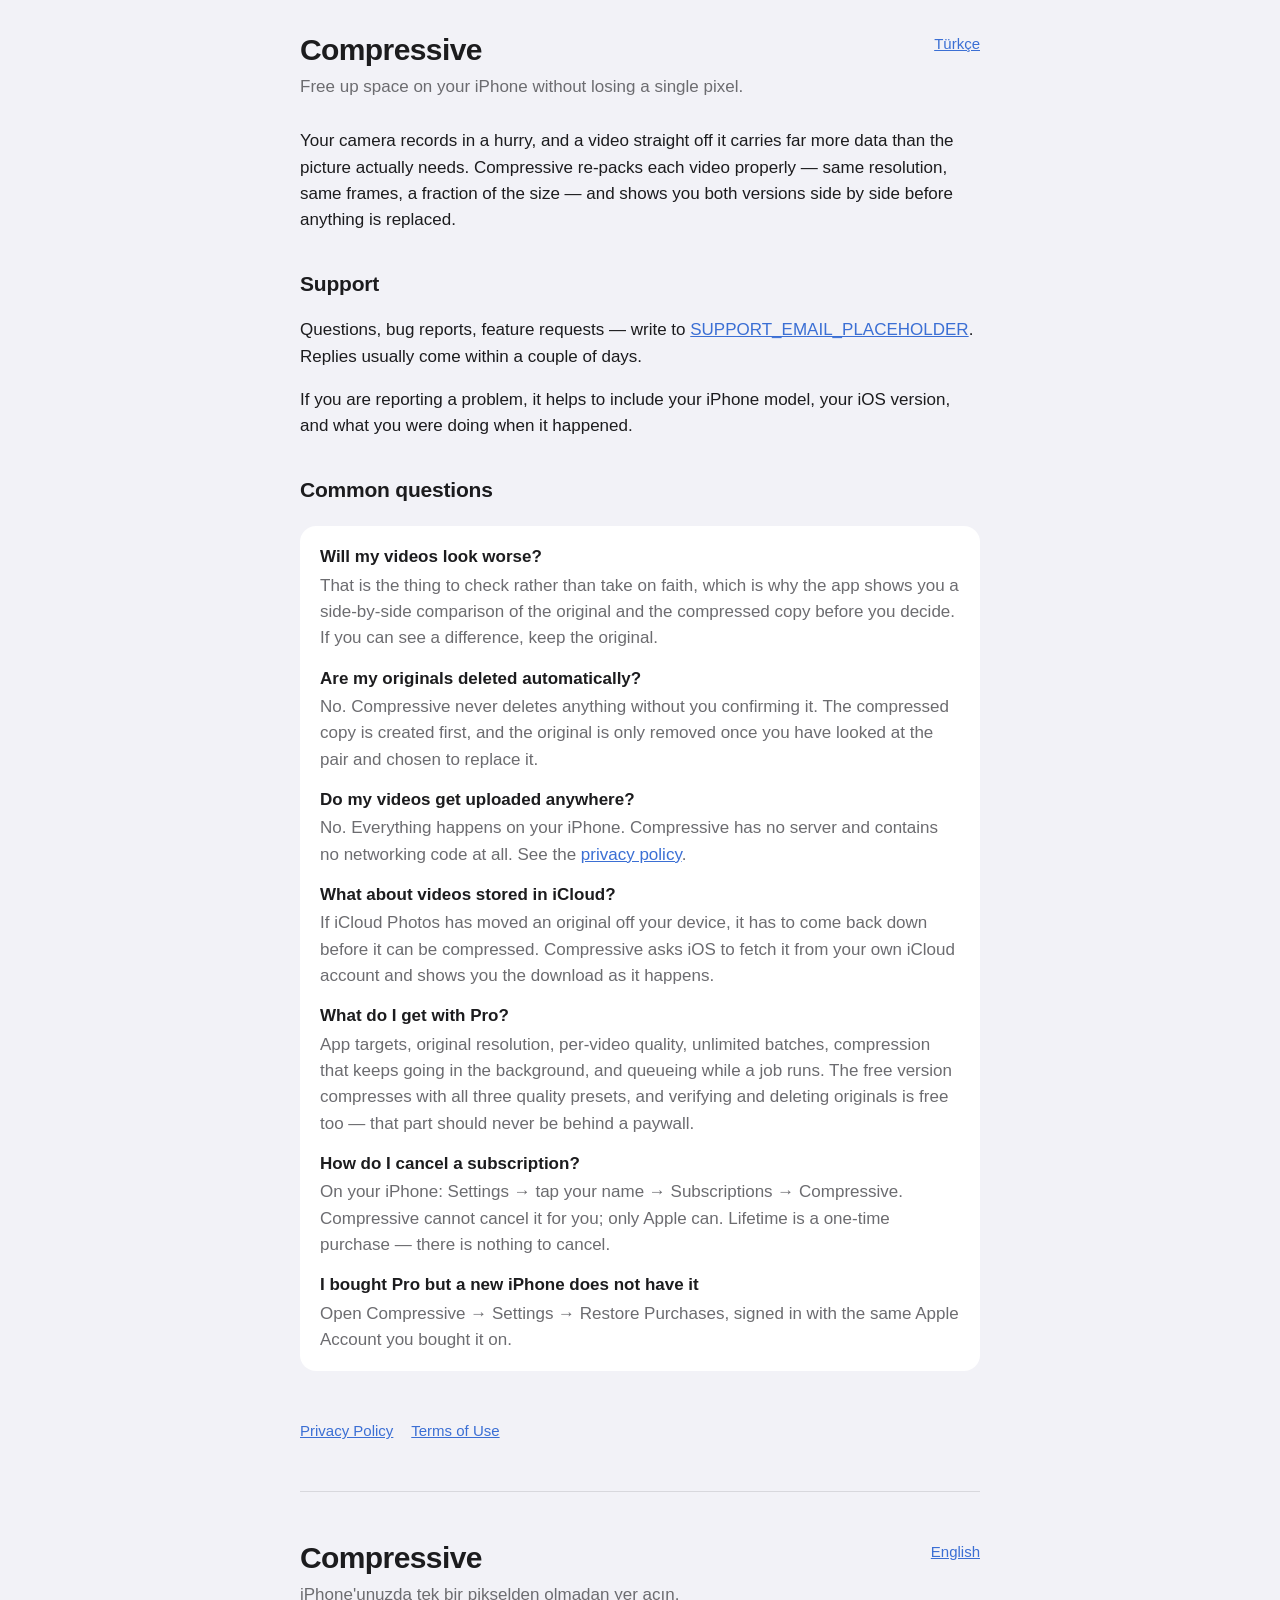
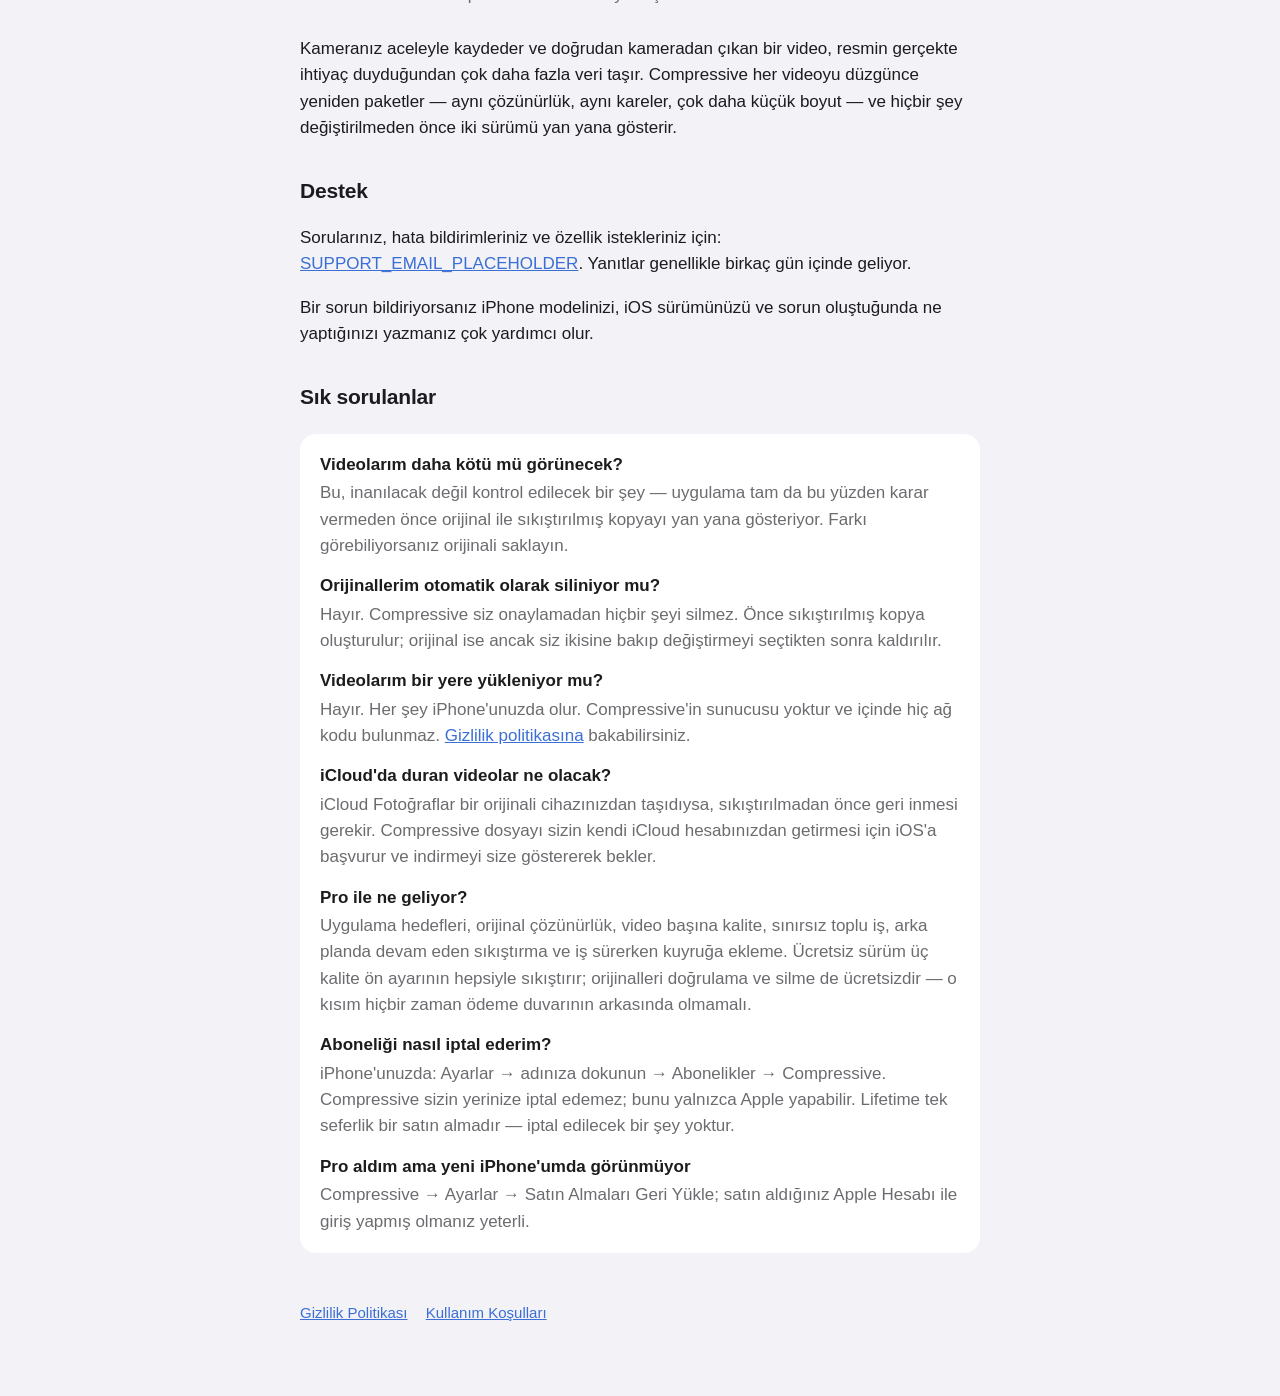
==== compressive/index.html @ ea3be7dc "Compressive support and privacy pages" ====
<!doctype html>
<html lang="en">
<head>
<meta charset="utf-8">
<meta name="viewport" content="width=device-width, initial-scale=1">
<title>Compressive — Support</title>
<link rel="stylesheet" href="../style.css">
</head>
<body>
<main>

<header>
  <span class="langswitch"><a href="#tr">Türkçe</a></span>
  <h1>Compressive</h1>
  <p class="tagline">Free up space on your iPhone without losing a single pixel.</p>
</header>

<p>Your camera records in a hurry, and a video straight off it carries far more
data than the picture actually needs. Compressive re-packs each video properly —
same resolution, same frames, a fraction of the size — and shows you both
versions side by side before anything is replaced.</p>

<h2>Support</h2>

<p>Questions, bug reports, feature requests — write to
<a href="mailto:SUPPORT_EMAIL_PLACEHOLDER">SUPPORT_EMAIL_PLACEHOLDER</a>.
Replies usually come within a couple of days.</p>

<p>If you are reporting a problem, it helps to include your iPhone model, your
iOS version, and what you were doing when it happened.</p>

<h2>Common questions</h2>

<div class="card">
<dl>
  <dt>Will my videos look worse?</dt>
  <dd>That is the thing to check rather than take on faith, which is why the app
  shows you a side-by-side comparison of the original and the compressed copy
  before you decide. If you can see a difference, keep the original.</dd>

  <dt>Are my originals deleted automatically?</dt>
  <dd>No. Compressive never deletes anything without you confirming it. The
  compressed copy is created first, and the original is only removed once you
  have looked at the pair and chosen to replace it.</dd>

  <dt>Do my videos get uploaded anywhere?</dt>
  <dd>No. Everything happens on your iPhone. Compressive has no server and
  contains no networking code at all. See the
  <a href="privacy/">privacy policy</a>.</dd>

  <dt>What about videos stored in iCloud?</dt>
  <dd>If iCloud Photos has moved an original off your device, it has to come
  back down before it can be compressed. Compressive asks iOS to fetch it from
  your own iCloud account and shows you the download as it happens.</dd>

  <dt>What do I get with Pro?</dt>
  <dd>App targets, original resolution, per-video quality, unlimited batches,
  compression that keeps going in the background, and queueing while a job runs.
  The free version compresses with all three quality presets, and verifying and
  deleting originals is free too — that part should never be behind a paywall.</dd>

  <dt>How do I cancel a subscription?</dt>
  <dd>On your iPhone: Settings → tap your name → Subscriptions → Compressive.
  Compressive cannot cancel it for you; only Apple can. Lifetime is a one-time
  purchase — there is nothing to cancel.</dd>

  <dt>I bought Pro but a new iPhone does not have it</dt>
  <dd>Open Compressive → Settings → Restore Purchases, signed in with the same
  Apple Account you bought it on.</dd>
</dl>
</div>

<footer>
  <a href="privacy/">Privacy Policy</a>
  <a href="https://www.apple.com/legal/internet-services/itunes/dev/stdeula/">Terms of Use</a>
</footer>

<hr>

<header id="tr">
  <span class="langswitch"><a href="#">English</a></span>
  <h1>Compressive</h1>
  <p class="tagline">iPhone'unuzda tek bir pikselden olmadan yer açın.</p>
</header>

<p>Kameranız aceleyle kaydeder ve doğrudan kameradan çıkan bir video, resmin
gerçekte ihtiyaç duyduğundan çok daha fazla veri taşır. Compressive her videoyu
düzgünce yeniden paketler — aynı çözünürlük, aynı kareler, çok daha küçük boyut
— ve hiçbir şey değiştirilmeden önce iki sürümü yan yana gösterir.</p>

<h2>Destek</h2>

<p>Sorularınız, hata bildirimleriniz ve özellik istekleriniz için:
<a href="mailto:SUPPORT_EMAIL_PLACEHOLDER">SUPPORT_EMAIL_PLACEHOLDER</a>.
Yanıtlar genellikle birkaç gün içinde geliyor.</p>

<p>Bir sorun bildiriyorsanız iPhone modelinizi, iOS sürümünüzü ve sorun
oluştuğunda ne yaptığınızı yazmanız çok yardımcı olur.</p>

<h2>Sık sorulanlar</h2>

<div class="card">
<dl>
  <dt>Videolarım daha kötü mü görünecek?</dt>
  <dd>Bu, inanılacak değil kontrol edilecek bir şey — uygulama tam da bu yüzden
  karar vermeden önce orijinal ile sıkıştırılmış kopyayı yan yana gösteriyor.
  Farkı görebiliyorsanız orijinali saklayın.</dd>

  <dt>Orijinallerim otomatik olarak siliniyor mu?</dt>
  <dd>Hayır. Compressive siz onaylamadan hiçbir şeyi silmez. Önce sıkıştırılmış
  kopya oluşturulur; orijinal ise ancak siz ikisine bakıp değiştirmeyi
  seçtikten sonra kaldırılır.</dd>

  <dt>Videolarım bir yere yükleniyor mu?</dt>
  <dd>Hayır. Her şey iPhone'unuzda olur. Compressive'in sunucusu yoktur ve
  içinde hiç ağ kodu bulunmaz. <a href="privacy/#tr">Gizlilik politikasına</a>
  bakabilirsiniz.</dd>

  <dt>iCloud'da duran videolar ne olacak?</dt>
  <dd>iCloud Fotoğraflar bir orijinali cihazınızdan taşıdıysa, sıkıştırılmadan
  önce geri inmesi gerekir. Compressive dosyayı sizin kendi iCloud hesabınızdan
  getirmesi için iOS'a başvurur ve indirmeyi size göstererek bekler.</dd>

  <dt>Pro ile ne geliyor?</dt>
  <dd>Uygulama hedefleri, orijinal çözünürlük, video başına kalite, sınırsız
  toplu iş, arka planda devam eden sıkıştırma ve iş sürerken kuyruğa ekleme.
  Ücretsiz sürüm üç kalite ön ayarının hepsiyle sıkıştırır; orijinalleri
  doğrulama ve silme de ücretsizdir — o kısım hiçbir zaman ödeme duvarının
  arkasında olmamalı.</dd>

  <dt>Aboneliği nasıl iptal ederim?</dt>
  <dd>iPhone'unuzda: Ayarlar → adınıza dokunun → Abonelikler → Compressive.
  Compressive sizin yerinize iptal edemez; bunu yalnızca Apple yapabilir.
  Lifetime tek seferlik bir satın almadır — iptal edilecek bir şey yoktur.</dd>

  <dt>Pro aldım ama yeni iPhone'umda görünmüyor</dt>
  <dd>Compressive → Ayarlar → Satın Almaları Geri Yükle; satın aldığınız Apple
  Hesabı ile giriş yapmış olmanız yeterli.</dd>
</dl>
</div>

<footer>
  <a href="privacy/#tr">Gizlilik Politikası</a>
  <a href="https://www.apple.com/legal/internet-services/itunes/dev/stdeula/">Kullanım Koşulları</a>
</footer>

</main>
</body>
</html>
---- style.css ----
/* Compressive — support and privacy pages.
   Deliberately one small stylesheet and no JavaScript: these two pages exist to
   be read by a customer and opened by App Review, and both should work on a
   slow connection with a reader mode turned on. */

:root {
  color-scheme: light dark;
  --bg: #f2f2f7;
  --card: #ffffff;
  --text: #1c1c1e;
  --muted: #6c6c70;
  --rule: rgba(60, 60, 67, 0.14);
  --accent: #3b6fd4;
  --good: #2b8a4a;
}

@media (prefers-color-scheme: dark) {
  :root {
    --bg: #000000;
    --card: #1c1c1e;
    --text: #f2f2f7;
    --muted: #9a9aa0;
    --rule: rgba(235, 235, 245, 0.16);
    --accent: #7aa2f0;
    --good: #4cc271;
  }
}

* { box-sizing: border-box; }

body {
  margin: 0;
  padding: 32px 20px 72px;
  background: var(--bg);
  color: var(--text);
  font: 17px/1.55 -apple-system, BlinkMacSystemFont, "Segoe UI", Roboto,
        "Helvetica Neue", Arial, sans-serif;
  -webkit-text-size-adjust: 100%;
}

main { max-width: 680px; margin: 0 auto; }

header { margin-bottom: 28px; }

h1 { font-size: 30px; line-height: 1.2; margin: 0 0 6px; letter-spacing: -0.02em; }
h2 { font-size: 21px; margin: 34px 0 10px; letter-spacing: -0.01em; }
h3 { font-size: 17px; margin: 22px 0 6px; }

.tagline { color: var(--muted); margin: 0; }

.card {
  background: var(--card);
  border-radius: 16px;
  padding: 18px 20px;
  margin: 20px 0;
}

/* The one claim the whole document rests on, said once, up top. */
.headline {
  border-left: 3px solid var(--good);
  padding-left: 16px;
  margin: 24px 0;
}
.headline strong { color: var(--good); }

dl { margin: 0; }
dt { font-weight: 600; margin-top: 14px; }
dt:first-child { margin-top: 0; }
dd { margin: 2px 0 0; color: var(--muted); }

ul { padding-left: 22px; }
li { margin: 6px 0; }

a { color: var(--accent); }

.meta { color: var(--muted); font-size: 15px; }

hr { border: 0; border-top: 1px solid var(--rule); margin: 48px 0; }

footer { margin-top: 48px; color: var(--muted); font-size: 15px; }
footer a { margin-right: 14px; }

/* Language jump, top right of the header. */
.langswitch { float: right; font-size: 15px; }
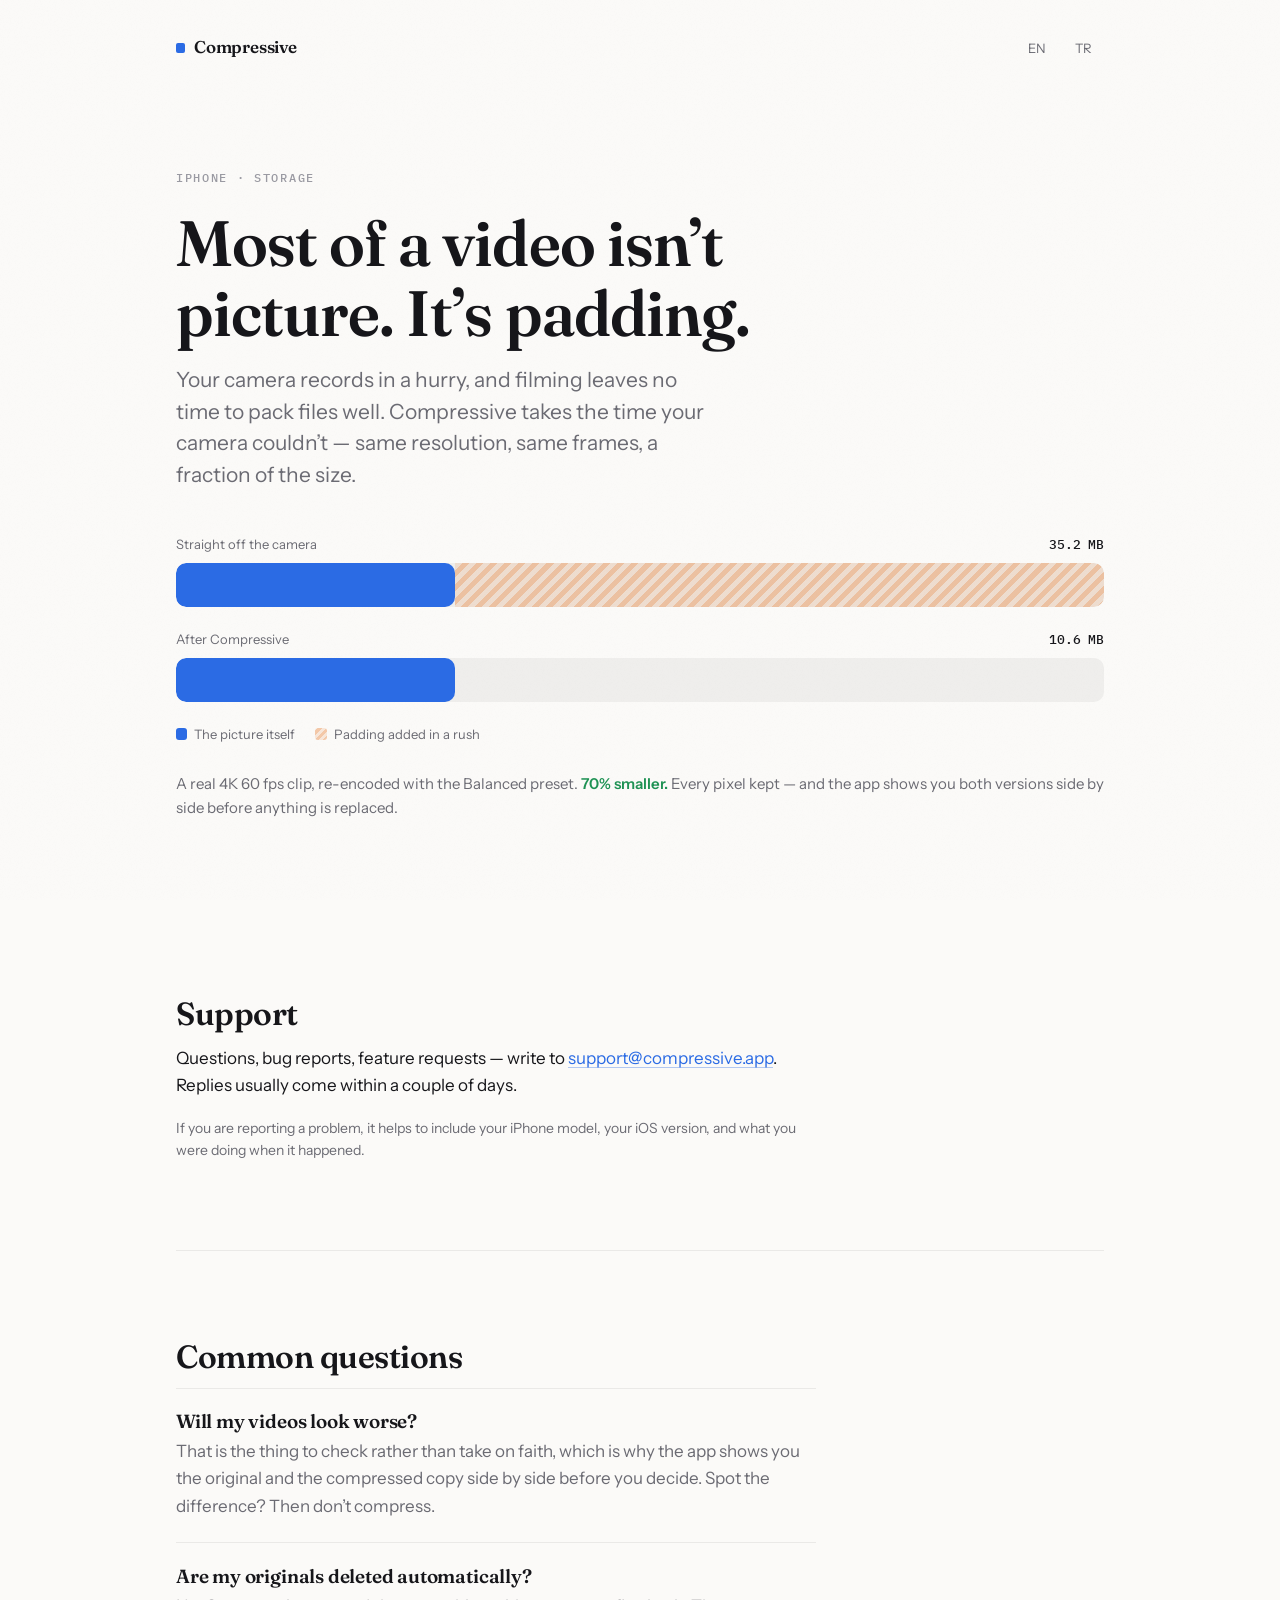
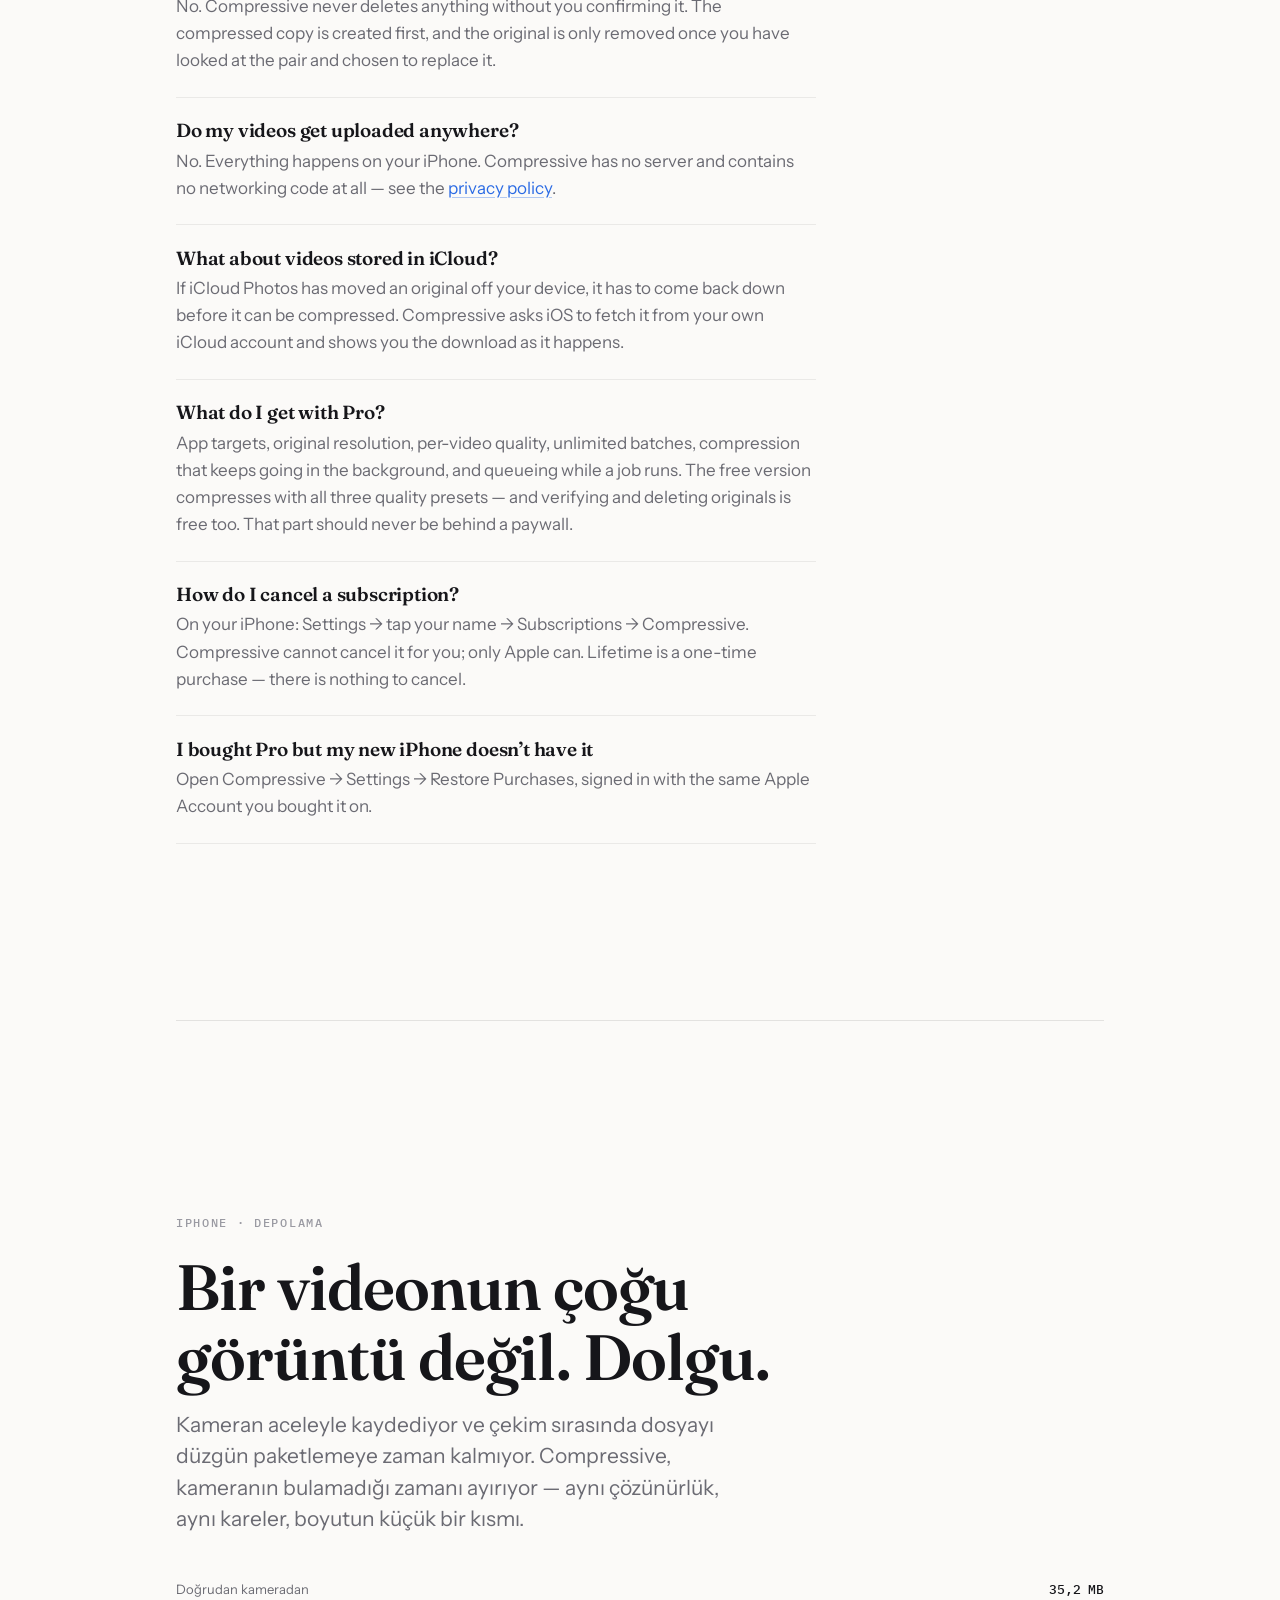
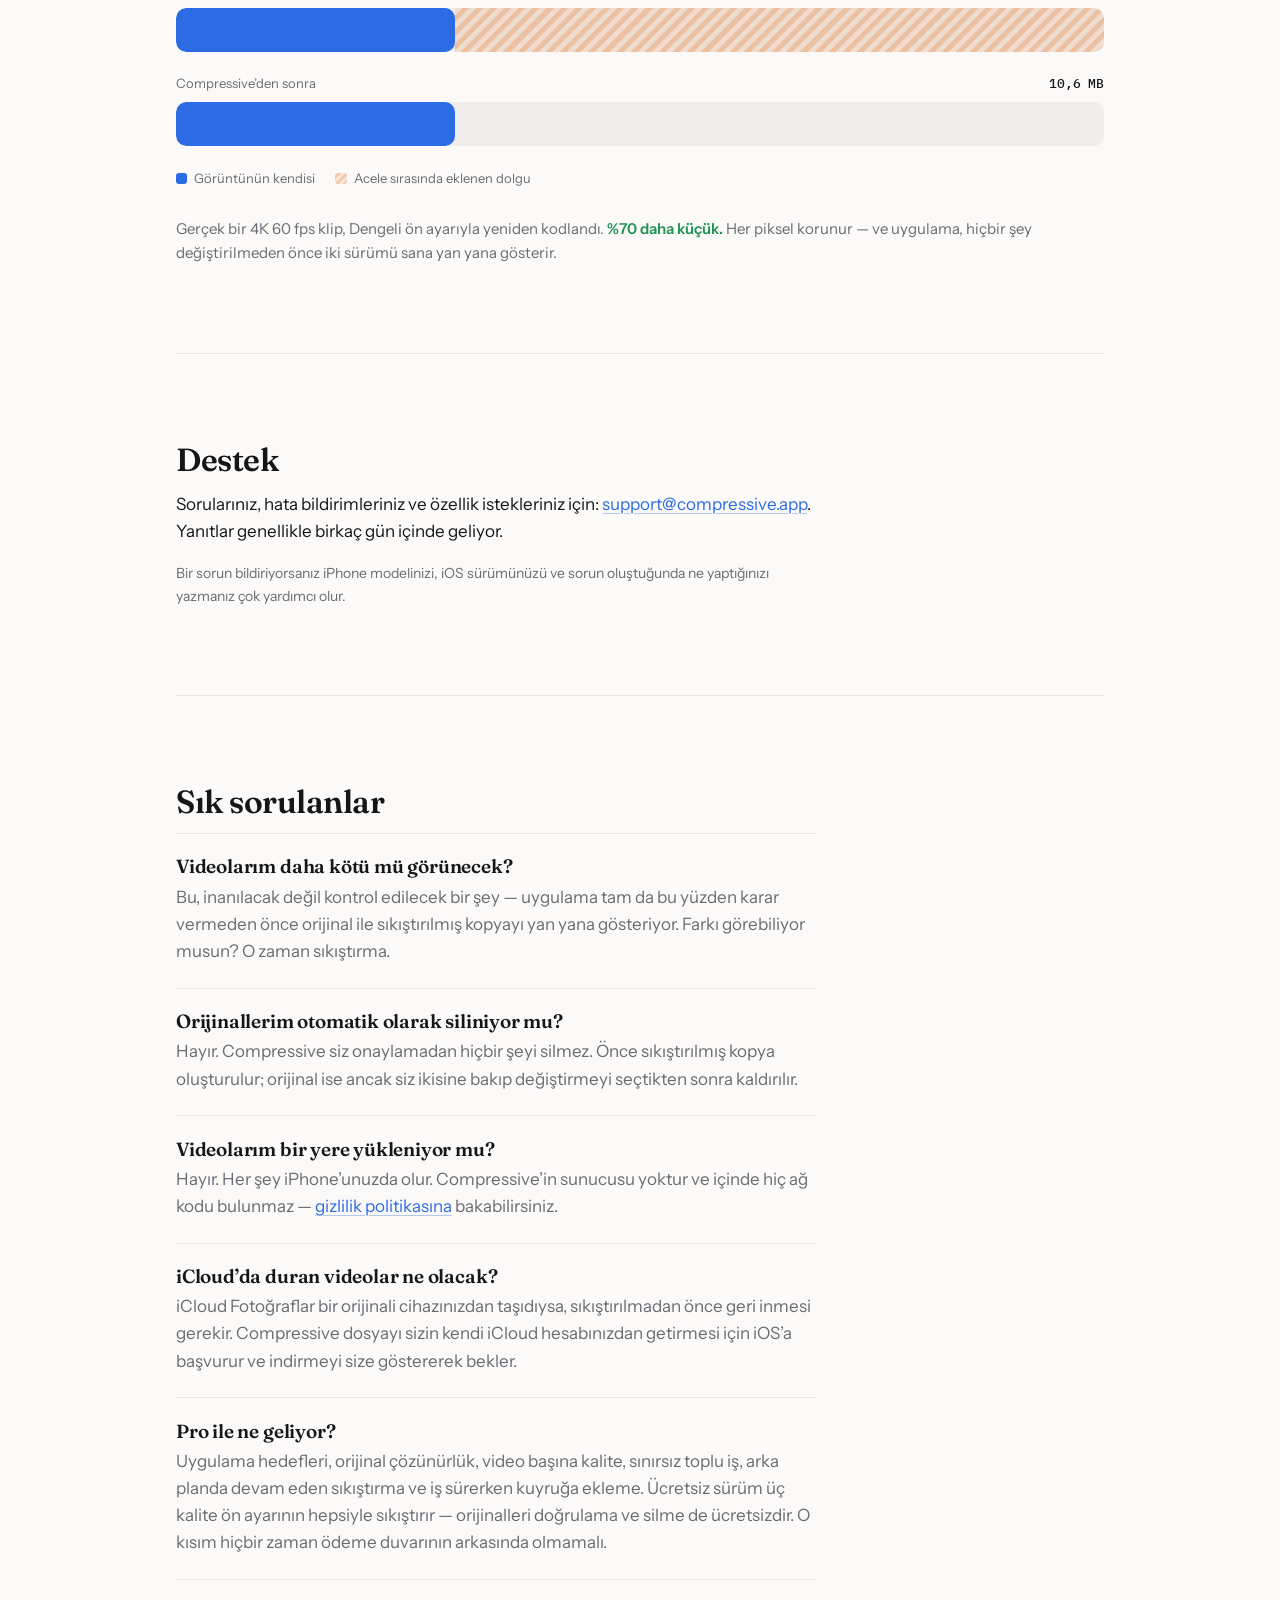
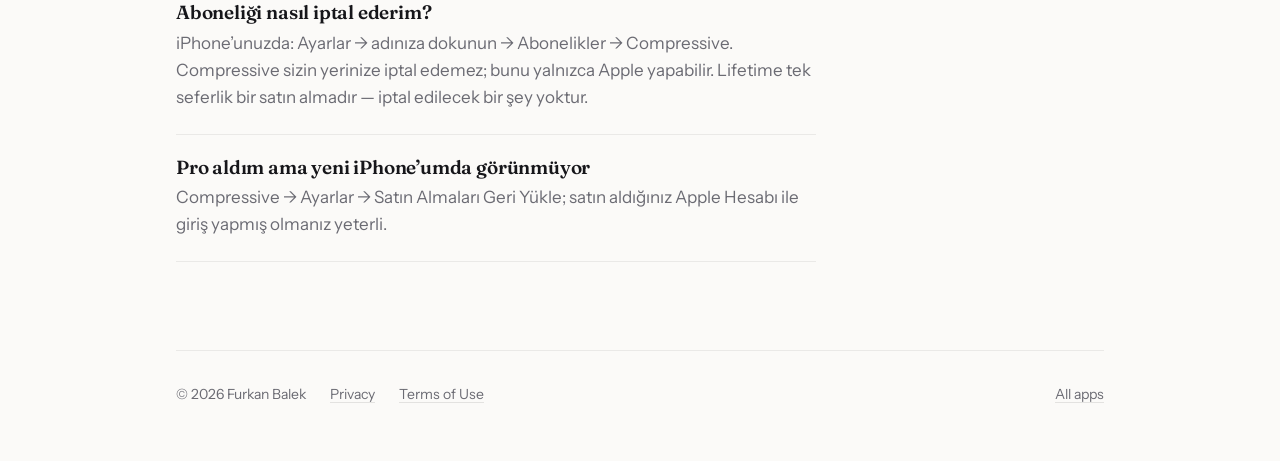
==== commit 126ca959: "Redesign, and a real support address" ====
--- a/compressive/index.html
+++ b/compressive/index.html
@@ -4,146 +4,252 @@
 <meta charset="utf-8">
 <meta name="viewport" content="width=device-width, initial-scale=1">
 <title>Compressive — Support</title>
+<meta name="description" content="Compressive frees up space on your iPhone by re-packing your videos. Same resolution, same frames, a fraction of the size.">
+<link rel="preconnect" href="https://fonts.googleapis.com">
+<link rel="preconnect" href="https://fonts.gstatic.com" crossorigin>
+<link rel="stylesheet" href="https://fonts.googleapis.com/css2?family=Fraunces:opsz,wght,SOFT,WONK@9..144,400..700,0..100,0..1&family=IBM+Plex+Mono:wght@400;500&family=Instrument+Sans:wght@400..600&display=swap">
 <link rel="stylesheet" href="../style.css">
 </head>
 <body>
-<main>
-
-<header>
-  <span class="langswitch"><a href="#tr">Türkçe</a></span>
-  <h1>Compressive</h1>
-  <p class="tagline">Free up space on your iPhone without losing a single pixel.</p>
-</header>
-
-<p>Your camera records in a hurry, and a video straight off it carries far more
-data than the picture actually needs. Compressive re-packs each video properly —
-same resolution, same frames, a fraction of the size — and shows you both
-versions side by side before anything is replaced.</p>
-
-<h2>Support</h2>
-
-<p>Questions, bug reports, feature requests — write to
-<a href="mailto:SUPPORT_EMAIL_PLACEHOLDER">SUPPORT_EMAIL_PLACEHOLDER</a>.
-Replies usually come within a couple of days.</p>
-
-<p>If you are reporting a problem, it helps to include your iPhone model, your
-iOS version, and what you were doing when it happened.</p>
-
-<h2>Common questions</h2>
-
-<div class="card">
-<dl>
-  <dt>Will my videos look worse?</dt>
-  <dd>That is the thing to check rather than take on faith, which is why the app
-  shows you a side-by-side comparison of the original and the compressed copy
-  before you decide. If you can see a difference, keep the original.</dd>
-
-  <dt>Are my originals deleted automatically?</dt>
-  <dd>No. Compressive never deletes anything without you confirming it. The
-  compressed copy is created first, and the original is only removed once you
-  have looked at the pair and chosen to replace it.</dd>
-
-  <dt>Do my videos get uploaded anywhere?</dt>
-  <dd>No. Everything happens on your iPhone. Compressive has no server and
-  contains no networking code at all. See the
-  <a href="privacy/">privacy policy</a>.</dd>
-
-  <dt>What about videos stored in iCloud?</dt>
-  <dd>If iCloud Photos has moved an original off your device, it has to come
-  back down before it can be compressed. Compressive asks iOS to fetch it from
-  your own iCloud account and shows you the download as it happens.</dd>
-
-  <dt>What do I get with Pro?</dt>
-  <dd>App targets, original resolution, per-video quality, unlimited batches,
-  compression that keeps going in the background, and queueing while a job runs.
-  The free version compresses with all three quality presets, and verifying and
-  deleting originals is free too — that part should never be behind a paywall.</dd>
-
-  <dt>How do I cancel a subscription?</dt>
-  <dd>On your iPhone: Settings → tap your name → Subscriptions → Compressive.
-  Compressive cannot cancel it for you; only Apple can. Lifetime is a one-time
-  purchase — there is nothing to cancel.</dd>
-
-  <dt>I bought Pro but a new iPhone does not have it</dt>
-  <dd>Open Compressive → Settings → Restore Purchases, signed in with the same
-  Apple Account you bought it on.</dd>
-</dl>
+<div class="wrap">
+
+  <div class="masthead">
+    <a class="wordmark" href="../">Compressive</a>
+    <nav class="langs">
+      <a href="#en" aria-current="true">EN</a>
+      <a href="#tr">TR</a>
+    </nav>
+  </div>
+
+  <!-- ============================================================ English -->
+
+  <div class="hero" id="en">
+    <p class="eyebrow">iPhone · Storage</p>
+    <h1>Most of a video isn’t picture. It’s padding.</h1>
+    <p class="lede">
+      Your camera records in a hurry, and filming leaves no time to pack files
+      well. Compressive takes the time your camera couldn’t — same resolution,
+      same frames, a fraction of the size.
+    </p>
+
+    <div class="meter">
+      <div class="meter-row">
+        <div class="meter-label">
+          <span>Straight off the camera</span>
+          <b class="num">35.2 MB</b>
+        </div>
+        <div class="track">
+          <div class="fill picture" style="--w:30.1%"></div>
+          <div class="fill padding" style="--from:30.1%; --w:100%; --d:.18s"></div>
+        </div>
+      </div>
+
+      <div class="meter-row">
+        <div class="meter-label">
+          <span>After Compressive</span>
+          <b class="num">10.6 MB</b>
+        </div>
+        <div class="track">
+          <div class="fill picture" style="--w:30.1%; --d:.55s"></div>
+        </div>
+      </div>
+
+      <div class="legend">
+        <span><i class="k-picture"></i> The picture itself</span>
+        <span><i class="k-padding"></i> Padding added in a rush</span>
+      </div>
+
+      <p class="verdict">
+        A real 4K 60 fps clip, re-encoded with the Balanced preset.
+        <b>70% smaller.</b> Every pixel kept — and the app shows you both
+        versions side by side before anything is replaced.
+      </p>
+    </div>
+  </div>
+
+  <section>
+    <h2>Support</h2>
+    <p class="narrow">
+      Questions, bug reports, feature requests — write to
+      <a class="link" href="mailto:support@compressive.app">support@compressive.app</a>.
+      Replies usually come within a couple of days.
+    </p>
+    <p class="narrow small">
+      If you are reporting a problem, it helps to include your iPhone model,
+      your iOS version, and what you were doing when it happened.
+    </p>
+  </section>
+
+  <section>
+    <h2>Common questions</h2>
+    <div class="faq narrow">
+      <div>
+        <h3>Will my videos look worse?</h3>
+        <p>That is the thing to check rather than take on faith, which is why
+        the app shows you the original and the compressed copy side by side
+        before you decide. Spot the difference? Then don’t compress.</p>
+      </div>
+      <div>
+        <h3>Are my originals deleted automatically?</h3>
+        <p>No. Compressive never deletes anything without you confirming it.
+        The compressed copy is created first, and the original is only removed
+        once you have looked at the pair and chosen to replace it.</p>
+      </div>
+      <div>
+        <h3>Do my videos get uploaded anywhere?</h3>
+        <p>No. Everything happens on your iPhone. Compressive has no server and
+        contains no networking code at all — see the
+        <a class="link" href="privacy/">privacy policy</a>.</p>
+      </div>
+      <div>
+        <h3>What about videos stored in iCloud?</h3>
+        <p>If iCloud Photos has moved an original off your device, it has to
+        come back down before it can be compressed. Compressive asks iOS to
+        fetch it from your own iCloud account and shows you the download as it
+        happens.</p>
+      </div>
+      <div>
+        <h3>What do I get with Pro?</h3>
+        <p>App targets, original resolution, per-video quality, unlimited
+        batches, compression that keeps going in the background, and queueing
+        while a job runs. The free version compresses with all three quality
+        presets — and verifying and deleting originals is free too. That part
+        should never be behind a paywall.</p>
+      </div>
+      <div>
+        <h3>How do I cancel a subscription?</h3>
+        <p>On your iPhone: Settings → tap your name → Subscriptions →
+        Compressive. Compressive cannot cancel it for you; only Apple can.
+        Lifetime is a one-time purchase — there is nothing to cancel.</p>
+      </div>
+      <div>
+        <h3>I bought Pro but my new iPhone doesn’t have it</h3>
+        <p>Open Compressive → Settings → Restore Purchases, signed in with the
+        same Apple Account you bought it on.</p>
+      </div>
+    </div>
+  </section>
+
+  <hr class="divider">
+
+  <!-- ============================================================= Türkçe -->
+
+  <div class="hero" id="tr">
+    <p class="eyebrow">iPhone · Depolama</p>
+    <h1>Bir videonun çoğu görüntü değil. Dolgu.</h1>
+    <p class="lede">
+      Kameran aceleyle kaydediyor ve çekim sırasında dosyayı düzgün paketlemeye
+      zaman kalmıyor. Compressive, kameranın bulamadığı zamanı ayırıyor — aynı
+      çözünürlük, aynı kareler, boyutun küçük bir kısmı.
+    </p>
+
+    <div class="meter">
+      <div class="meter-row">
+        <div class="meter-label">
+          <span>Doğrudan kameradan</span>
+          <b class="num">35,2 MB</b>
+        </div>
+        <div class="track">
+          <div class="fill picture" style="--w:30.1%"></div>
+          <div class="fill padding" style="--from:30.1%; --w:100%; --d:.18s"></div>
+        </div>
+      </div>
+
+      <div class="meter-row">
+        <div class="meter-label">
+          <span>Compressive’den sonra</span>
+          <b class="num">10,6 MB</b>
+        </div>
+        <div class="track">
+          <div class="fill picture" style="--w:30.1%; --d:.55s"></div>
+        </div>
+      </div>
+
+      <div class="legend">
+        <span><i class="k-picture"></i> Görüntünün kendisi</span>
+        <span><i class="k-padding"></i> Acele sırasında eklenen dolgu</span>
+      </div>
+
+      <p class="verdict">
+        Gerçek bir 4K 60 fps klip, Dengeli ön ayarıyla yeniden kodlandı.
+        <b>%70 daha küçük.</b> Her piksel korunur — ve uygulama, hiçbir şey
+        değiştirilmeden önce iki sürümü sana yan yana gösterir.
+      </p>
+    </div>
+  </div>
+
+  <section>
+    <h2>Destek</h2>
+    <p class="narrow">
+      Sorularınız, hata bildirimleriniz ve özellik istekleriniz için:
+      <a class="link" href="mailto:support@compressive.app">support@compressive.app</a>.
+      Yanıtlar genellikle birkaç gün içinde geliyor.
+    </p>
+    <p class="narrow small">
+      Bir sorun bildiriyorsanız iPhone modelinizi, iOS sürümünüzü ve sorun
+      oluştuğunda ne yaptığınızı yazmanız çok yardımcı olur.
+    </p>
+  </section>
+
+  <section>
+    <h2>Sık sorulanlar</h2>
+    <div class="faq narrow">
+      <div>
+        <h3>Videolarım daha kötü mü görünecek?</h3>
+        <p>Bu, inanılacak değil kontrol edilecek bir şey — uygulama tam da bu
+        yüzden karar vermeden önce orijinal ile sıkıştırılmış kopyayı yan yana
+        gösteriyor. Farkı görebiliyor musun? O zaman sıkıştırma.</p>
+      </div>
+      <div>
+        <h3>Orijinallerim otomatik olarak siliniyor mu?</h3>
+        <p>Hayır. Compressive siz onaylamadan hiçbir şeyi silmez. Önce
+        sıkıştırılmış kopya oluşturulur; orijinal ise ancak siz ikisine bakıp
+        değiştirmeyi seçtikten sonra kaldırılır.</p>
+      </div>
+      <div>
+        <h3>Videolarım bir yere yükleniyor mu?</h3>
+        <p>Hayır. Her şey iPhone’unuzda olur. Compressive’in sunucusu yoktur ve
+        içinde hiç ağ kodu bulunmaz —
+        <a class="link" href="privacy/#tr">gizlilik politikasına</a>
+        bakabilirsiniz.</p>
+      </div>
+      <div>
+        <h3>iCloud’da duran videolar ne olacak?</h3>
+        <p>iCloud Fotoğraflar bir orijinali cihazınızdan taşıdıysa,
+        sıkıştırılmadan önce geri inmesi gerekir. Compressive dosyayı sizin
+        kendi iCloud hesabınızdan getirmesi için iOS’a başvurur ve indirmeyi
+        size göstererek bekler.</p>
+      </div>
+      <div>
+        <h3>Pro ile ne geliyor?</h3>
+        <p>Uygulama hedefleri, orijinal çözünürlük, video başına kalite,
+        sınırsız toplu iş, arka planda devam eden sıkıştırma ve iş sürerken
+        kuyruğa ekleme. Ücretsiz sürüm üç kalite ön ayarının hepsiyle
+        sıkıştırır — orijinalleri doğrulama ve silme de ücretsizdir. O kısım
+        hiçbir zaman ödeme duvarının arkasında olmamalı.</p>
+      </div>
+      <div>
+        <h3>Aboneliği nasıl iptal ederim?</h3>
+        <p>iPhone’unuzda: Ayarlar → adınıza dokunun → Abonelikler →
+        Compressive. Compressive sizin yerinize iptal edemez; bunu yalnızca
+        Apple yapabilir. Lifetime tek seferlik bir satın almadır — iptal
+        edilecek bir şey yoktur.</p>
+      </div>
+      <div>
+        <h3>Pro aldım ama yeni iPhone’umda görünmüyor</h3>
+        <p>Compressive → Ayarlar → Satın Almaları Geri Yükle; satın aldığınız
+        Apple Hesabı ile giriş yapmış olmanız yeterli.</p>
+      </div>
+    </div>
+  </section>
+
+  <footer>
+    <span>© 2026 Furkan Balek</span>
+    <a href="privacy/">Privacy</a>
+    <a href="https://www.apple.com/legal/internet-services/itunes/dev/stdeula/">Terms of Use</a>
+    <span class="spacer"><a href="../">All apps</a></span>
+  </footer>
+
 </div>
-
-<footer>
-  <a href="privacy/">Privacy Policy</a>
-  <a href="https://www.apple.com/legal/internet-services/itunes/dev/stdeula/">Terms of Use</a>
-</footer>
-
-<hr>
-
-<header id="tr">
-  <span class="langswitch"><a href="#">English</a></span>
-  <h1>Compressive</h1>
-  <p class="tagline">iPhone'unuzda tek bir pikselden olmadan yer açın.</p>
-</header>
-
-<p>Kameranız aceleyle kaydeder ve doğrudan kameradan çıkan bir video, resmin
-gerçekte ihtiyaç duyduğundan çok daha fazla veri taşır. Compressive her videoyu
-düzgünce yeniden paketler — aynı çözünürlük, aynı kareler, çok daha küçük boyut
-— ve hiçbir şey değiştirilmeden önce iki sürümü yan yana gösterir.</p>
-
-<h2>Destek</h2>
-
-<p>Sorularınız, hata bildirimleriniz ve özellik istekleriniz için:
-<a href="mailto:SUPPORT_EMAIL_PLACEHOLDER">SUPPORT_EMAIL_PLACEHOLDER</a>.
-Yanıtlar genellikle birkaç gün içinde geliyor.</p>
-
-<p>Bir sorun bildiriyorsanız iPhone modelinizi, iOS sürümünüzü ve sorun
-oluştuğunda ne yaptığınızı yazmanız çok yardımcı olur.</p>
-
-<h2>Sık sorulanlar</h2>
-
-<div class="card">
-<dl>
-  <dt>Videolarım daha kötü mü görünecek?</dt>
-  <dd>Bu, inanılacak değil kontrol edilecek bir şey — uygulama tam da bu yüzden
-  karar vermeden önce orijinal ile sıkıştırılmış kopyayı yan yana gösteriyor.
-  Farkı görebiliyorsanız orijinali saklayın.</dd>
-
-  <dt>Orijinallerim otomatik olarak siliniyor mu?</dt>
-  <dd>Hayır. Compressive siz onaylamadan hiçbir şeyi silmez. Önce sıkıştırılmış
-  kopya oluşturulur; orijinal ise ancak siz ikisine bakıp değiştirmeyi
-  seçtikten sonra kaldırılır.</dd>
-
-  <dt>Videolarım bir yere yükleniyor mu?</dt>
-  <dd>Hayır. Her şey iPhone'unuzda olur. Compressive'in sunucusu yoktur ve
-  içinde hiç ağ kodu bulunmaz. <a href="privacy/#tr">Gizlilik politikasına</a>
-  bakabilirsiniz.</dd>
-
-  <dt>iCloud'da duran videolar ne olacak?</dt>
-  <dd>iCloud Fotoğraflar bir orijinali cihazınızdan taşıdıysa, sıkıştırılmadan
-  önce geri inmesi gerekir. Compressive dosyayı sizin kendi iCloud hesabınızdan
-  getirmesi için iOS'a başvurur ve indirmeyi size göstererek bekler.</dd>
-
-  <dt>Pro ile ne geliyor?</dt>
-  <dd>Uygulama hedefleri, orijinal çözünürlük, video başına kalite, sınırsız
-  toplu iş, arka planda devam eden sıkıştırma ve iş sürerken kuyruğa ekleme.
-  Ücretsiz sürüm üç kalite ön ayarının hepsiyle sıkıştırır; orijinalleri
-  doğrulama ve silme de ücretsizdir — o kısım hiçbir zaman ödeme duvarının
-  arkasında olmamalı.</dd>
-
-  <dt>Aboneliği nasıl iptal ederim?</dt>
-  <dd>iPhone'unuzda: Ayarlar → adınıza dokunun → Abonelikler → Compressive.
-  Compressive sizin yerinize iptal edemez; bunu yalnızca Apple yapabilir.
-  Lifetime tek seferlik bir satın almadır — iptal edilecek bir şey yoktur.</dd>
-
-  <dt>Pro aldım ama yeni iPhone'umda görünmüyor</dt>
-  <dd>Compressive → Ayarlar → Satın Almaları Geri Yükle; satın aldığınız Apple
-  Hesabı ile giriş yapmış olmanız yeterli.</dd>
-</dl>
-</div>
-
-<footer>
-  <a href="privacy/#tr">Gizlilik Politikası</a>
-  <a href="https://www.apple.com/legal/internet-services/itunes/dev/stdeula/">Kullanım Koşulları</a>
-</footer>
-
-</main>
 </body>
 </html>
--- a/style.css
+++ b/style.css
@@ -1,84 +1,365 @@
-/* Compressive — support and privacy pages.
-   Deliberately one small stylesheet and no JavaScript: these two pages exist to
-   be read by a customer and opened by App Review, and both should work on a
-   slow connection with a reader mode turned on. */
+/* Compressive — one stylesheet for the hub, the app page and the privacy policy.
+   No JavaScript anywhere: these pages are read by customers on bad connections
+   and opened by App Review, and both cases want plain documents that render.
+
+   The app's own idea carries the design: a video is a small amount of picture
+   (blue) and a lot of padding (striped orange), and what you get back is green.
+   Those three colours are the whole palette. */
+
+/* ---------------------------------------------------------------- tokens */
 
 :root {
   color-scheme: light dark;
-  --bg: #f2f2f7;
-  --card: #ffffff;
-  --text: #1c1c1e;
-  --muted: #6c6c70;
-  --rule: rgba(60, 60, 67, 0.14);
-  --accent: #3b6fd4;
-  --good: #2b8a4a;
+
+  --paper:    #fbfaf8;
+  --surface:  #ffffff;
+  --ink:      #16161a;
+  --muted:    #6b6b73;
+  --faint:    #9a9aa2;
+  --rule:     rgba(22, 22, 26, 0.10);
+  --hairline: rgba(22, 22, 26, 0.07);
+
+  --picture:  #2b6be4;   /* the frames you keep */
+  --padding:  #e8833a;   /* the weight you don't */
+  --saved:    #1f9254;   /* what comes back */
+
+  /* How hard the hatching is drawn. The two stops are mixed with transparent
+     over the track, so the same pair that reads as warm hatching on paper comes
+     out as mud on black — dark mode needs its own numbers, not its own hue. */
+  --hatch-hi: 42%;
+  --hatch-lo: 16%;
+
+  --shadow: 0 1px 2px rgba(22,22,26,.05), 0 8px 24px -12px rgba(22,22,26,.14);
+
+  --measure: 40rem;
+  --gap: clamp(3rem, 8vw, 5.5rem);
 }
 
 @media (prefers-color-scheme: dark) {
   :root {
-    --bg: #000000;
-    --card: #1c1c1e;
-    --text: #f2f2f7;
-    --muted: #9a9aa0;
-    --rule: rgba(235, 235, 245, 0.16);
-    --accent: #7aa2f0;
-    --good: #4cc271;
+    --paper:    #0b0b0d;
+    --surface:  #151518;
+    --ink:      #f2f1ee;
+    --muted:    #9b9aa2;
+    --faint:    #6e6d75;
+    --rule:     rgba(242, 241, 238, 0.13);
+    --hairline: rgba(242, 241, 238, 0.08);
+
+    --picture:  #6e9bf5;
+    --padding:  #f5a35e;
+    --saved:    #45c97c;
+
+    --hatch-hi: 78%;
+    --hatch-lo: 24%;
+
+    --shadow: 0 1px 2px rgba(0,0,0,.4), 0 12px 32px -16px rgba(0,0,0,.7);
   }
 }
 
-* { box-sizing: border-box; }
+/* ------------------------------------------------------------------ base */
+
+*, *::before, *::after { box-sizing: border-box; }
+
+html { -webkit-text-size-adjust: 100%; scroll-behavior: smooth; }
+@media (prefers-reduced-motion: reduce) { html { scroll-behavior: auto; } }
 
 body {
   margin: 0;
-  padding: 32px 20px 72px;
-  background: var(--bg);
-  color: var(--text);
-  font: 17px/1.55 -apple-system, BlinkMacSystemFont, "Segoe UI", Roboto,
-        "Helvetica Neue", Arial, sans-serif;
-  -webkit-text-size-adjust: 100%;
-}
-
-main { max-width: 680px; margin: 0 auto; }
-
-header { margin-bottom: 28px; }
-
-h1 { font-size: 30px; line-height: 1.2; margin: 0 0 6px; letter-spacing: -0.02em; }
-h2 { font-size: 21px; margin: 34px 0 10px; letter-spacing: -0.01em; }
-h3 { font-size: 17px; margin: 22px 0 6px; }
-
-.tagline { color: var(--muted); margin: 0; }
+  background: var(--paper);
+  color: var(--ink);
+  font-family: "Instrument Sans", ui-sans-serif, -apple-system, BlinkMacSystemFont,
+               "Segoe UI", sans-serif;
+  font-size: 1.0625rem;
+  line-height: 1.6;
+  -webkit-font-smoothing: antialiased;
+  text-rendering: optimizeLegibility;
+}
+
+/* A page-wide grain, so the off-white reads as paper rather than as #fff that
+   somebody forgot to style. Two pixels of SVG noise, no image request. */
+body::before {
+  content: "";
+  position: fixed;
+  inset: 0;
+  pointer-events: none;
+  z-index: 0;
+  opacity: .5;
+  background-image: url("data:image/svg+xml,%3Csvg xmlns='http://www.w3.org/2000/svg' width='140' height='140'%3E%3Cfilter id='n'%3E%3CfeTurbulence type='fractalNoise' baseFrequency='.85' numOctaves='3'/%3E%3C/filter%3E%3Crect width='140' height='140' filter='url(%23n)' opacity='.035'/%3E%3C/svg%3E");
+}
+@media (prefers-color-scheme: dark) { body::before { opacity: .9; } }
+
+.wrap {
+  position: relative;
+  z-index: 1;
+  width: min(100% - 2.5rem, 58rem);
+  margin-inline: auto;
+}
+
+.narrow { max-width: var(--measure); }
+
+/* ------------------------------------------------------------ typography */
+
+h1, h2, h3, .display {
+  font-family: Fraunces, ui-serif, Georgia, "Times New Roman", serif;
+  font-optical-sizing: auto;
+  font-weight: 600;
+  letter-spacing: -0.015em;
+  line-height: 1.1;
+  text-wrap: balance;
+}
+
+h1 {
+  font-size: clamp(2.4rem, 6.5vw, 4rem);
+  font-variation-settings: "SOFT" 0, "WONK" 1;
+  margin: 0 0 1rem;
+}
+
+h2 {
+  font-size: clamp(1.5rem, 3.2vw, 2rem);
+  margin: 0 0 .85rem;
+}
+
+h3 { font-size: 1.1875rem; margin: 0 0 .35rem; letter-spacing: -0.01em; }
+
+p { margin: 0 0 1.1rem; text-wrap: pretty; }
+p:last-child { margin-bottom: 0; }
+
+.lede {
+  font-size: clamp(1.125rem, 2.2vw, 1.3125rem);
+  line-height: 1.5;
+  color: var(--muted);
+  max-width: 34rem;
+}
+
+.eyebrow {
+  font-family: "IBM Plex Mono", ui-monospace, "SF Mono", Menlo, monospace;
+  font-size: .75rem;
+  font-weight: 500;
+  letter-spacing: .14em;
+  text-transform: uppercase;
+  color: var(--faint);
+  margin: 0 0 1.25rem;
+}
+
+.num {
+  font-family: "IBM Plex Mono", ui-monospace, "SF Mono", Menlo, monospace;
+  font-variant-numeric: tabular-nums;
+  letter-spacing: -0.01em;
+}
+
+a { color: inherit; text-decoration-color: var(--rule); text-underline-offset: .2em; }
+a:hover { text-decoration-color: currentColor; }
+
+.link {
+  color: var(--picture);
+  text-decoration-color: color-mix(in srgb, var(--picture) 35%, transparent);
+}
+
+small, .small { font-size: .875rem; color: var(--muted); }
+
+/* --------------------------------------------------------------- masthead */
+
+.masthead {
+  display: flex;
+  align-items: baseline;
+  justify-content: space-between;
+  gap: 1.5rem;
+  padding: 2rem 0 0;
+}
+
+.wordmark {
+  font-family: Fraunces, ui-serif, Georgia, serif;
+  font-weight: 600;
+  font-size: 1.0625rem;
+  letter-spacing: -0.01em;
+  text-decoration: none;
+}
+.wordmark::before {
+  content: "";
+  display: inline-block;
+  width: .55em; height: .55em;
+  margin-right: .5em;
+  border-radius: 2px;
+  background: var(--picture);
+  vertical-align: baseline;
+}
+
+/* The language switch, and the only pill on the site. */
+.langs { display: flex; gap: .25rem; font-size: .8125rem; }
+.langs a {
+  padding: .3rem .7rem;
+  border-radius: 999px;
+  text-decoration: none;
+  color: var(--muted);
+  border: 1px solid transparent;
+  transition: background .15s ease, color .15s ease, border-color .15s ease;
+}
+.langs a:hover { color: var(--ink); border-color: var(--rule); }
+
+/* ------------------------------------------------------------------- hero */
+
+.hero { padding: clamp(3.5rem, 10vw, 6.5rem) 0 var(--gap); }
+
+/* ------------------------------------------------- the picture/padding bar */
+
+.meter { margin: 2.75rem 0 0; }
+
+.meter-row { margin-bottom: 1.35rem; }
+.meter-row:last-of-type { margin-bottom: 0; }
+
+.meter-label {
+  display: flex;
+  align-items: baseline;
+  justify-content: space-between;
+  gap: 1rem;
+  font-size: .8125rem;
+  color: var(--muted);
+  margin-bottom: .45rem;
+}
+.meter-label b { font-weight: 500; color: var(--ink); }
+
+.track {
+  position: relative;
+  height: 2.75rem;
+  border-radius: 10px;
+  overflow: hidden;
+  background: color-mix(in srgb, var(--ink) 5%, transparent);
+}
+
+.fill {
+  position: absolute;
+  inset: 0 auto 0 0;
+  border-radius: 10px;
+  width: var(--w);
+  animation: grow 1.1s cubic-bezier(.22,.68,.24,1) both;
+  animation-delay: var(--d, 0s);
+}
+
+.fill.picture { background: var(--picture); }
+
+/* Padding is drawn as hatching rather than as a second flat colour: the point
+   is that it is filler, not content. */
+.fill.padding {
+  left: var(--from);
+  width: calc(var(--w) - var(--from));
+  background:
+    repeating-linear-gradient(
+      -45deg,
+      color-mix(in srgb, var(--padding) var(--hatch-hi), transparent) 0 5px,
+      color-mix(in srgb, var(--padding) var(--hatch-lo), transparent) 5px 10px
+    );
+  border-radius: 0 10px 10px 0;
+  animation-name: grow-right;
+}
+
+@keyframes grow { from { width: 0; } }
+@keyframes grow-right { from { width: 0; } }
+
+@media (prefers-reduced-motion: reduce) {
+  .fill { animation: none; }
+}
+
+.legend {
+  display: flex;
+  flex-wrap: wrap;
+  gap: 1.25rem;
+  margin-top: 1.1rem;
+  font-size: .8125rem;
+  color: var(--muted);
+}
+.legend span { display: inline-flex; align-items: center; gap: .45rem; }
+.legend i {
+  width: .7rem; height: .7rem; border-radius: 3px; display: inline-block;
+}
+.legend .k-picture { background: var(--picture); }
+.legend .k-padding {
+  background: repeating-linear-gradient(-45deg,
+    color-mix(in srgb, var(--padding) var(--hatch-hi), transparent) 0 3px,
+    color-mix(in srgb, var(--padding) var(--hatch-lo), transparent) 3px 6px);
+}
+
+.verdict {
+  margin-top: 1.75rem;
+  font-size: .9375rem;
+  color: var(--muted);
+}
+.verdict b { color: var(--saved); font-weight: 600; }
+
+/* ------------------------------------------------------------------ cards */
+
+section { padding-block: var(--gap); border-top: 1px solid var(--hairline); }
+section:first-of-type { border-top: 0; }
 
 .card {
-  background: var(--card);
-  border-radius: 16px;
-  padding: 18px 20px;
-  margin: 20px 0;
-}
-
-/* The one claim the whole document rests on, said once, up top. */
-.headline {
-  border-left: 3px solid var(--good);
-  padding-left: 16px;
-  margin: 24px 0;
-}
-.headline strong { color: var(--good); }
-
-dl { margin: 0; }
-dt { font-weight: 600; margin-top: 14px; }
-dt:first-child { margin-top: 0; }
-dd { margin: 2px 0 0; color: var(--muted); }
-
-ul { padding-left: 22px; }
-li { margin: 6px 0; }
-
-a { color: var(--accent); }
-
-.meta { color: var(--muted); font-size: 15px; }
-
-hr { border: 0; border-top: 1px solid var(--rule); margin: 48px 0; }
-
-footer { margin-top: 48px; color: var(--muted); font-size: 15px; }
-footer a { margin-right: 14px; }
-
-/* Language jump, top right of the header. */
-.langswitch { float: right; font-size: 15px; }
+  background: var(--surface);
+  border: 1px solid var(--hairline);
+  border-radius: 18px;
+  padding: 1.5rem 1.65rem;
+  box-shadow: var(--shadow);
+}
+
+/* The hub's app entry — a card that is mostly a link. */
+.app {
+  display: block;
+  text-decoration: none;
+  transition: transform .18s cubic-bezier(.22,.68,.24,1), box-shadow .18s ease;
+}
+.app:hover {
+  transform: translateY(-2px);
+  box-shadow: 0 2px 4px rgba(22,22,26,.06), 0 18px 40px -18px rgba(22,22,26,.28);
+}
+@media (prefers-reduced-motion: reduce) { .app:hover { transform: none; } }
+.app h3 { margin-bottom: .3rem; }
+.app .small { display: block; margin-top: .9rem; color: var(--picture); }
+
+/* --------------------------------------------------------------------- faq */
+
+.faq { border-top: 1px solid var(--hairline); }
+.faq > div { padding: 1.4rem 0; border-bottom: 1px solid var(--hairline); }
+.faq h3 { margin-bottom: .4rem; }
+.faq p { color: var(--muted); margin: 0; }
+
+/* ------------------------------------------------------------------ prose */
+
+.prose { max-width: var(--measure); }
+.prose h2 { margin-top: 2.75rem; }
+.prose h2:first-child { margin-top: 0; }
+.prose ul { padding-left: 1.15rem; margin: 0 0 1.1rem; }
+.prose li { margin: .4rem 0; }
+.prose dl { margin: 0; }
+.prose dt { font-weight: 600; margin-top: 1.1rem; }
+.prose dt:first-child { margin-top: 0; }
+.prose dd { margin: .25rem 0 0; color: var(--muted); }
+
+/* The one claim everything else supports. */
+.claim {
+  border-left: 2px solid var(--saved);
+  padding: .15rem 0 .15rem 1.4rem;
+  margin: 2rem 0;
+  font-size: clamp(1.125rem, 2.4vw, 1.375rem);
+  line-height: 1.45;
+  font-family: Fraunces, ui-serif, Georgia, serif;
+  letter-spacing: -0.01em;
+}
+.claim b { color: var(--saved); font-weight: 600; }
+
+.divider {
+  border: 0;
+  border-top: 1px solid var(--rule);
+  margin: var(--gap) 0;
+}
+
+/* ----------------------------------------------------------------- footer */
+
+footer {
+  border-top: 1px solid var(--hairline);
+  padding: 2rem 0 3.5rem;
+  display: flex;
+  flex-wrap: wrap;
+  gap: .5rem 1.5rem;
+  align-items: baseline;
+  font-size: .875rem;
+  color: var(--muted);
+}
+footer a { text-decoration-color: var(--rule); }
+footer .spacer { margin-left: auto; }
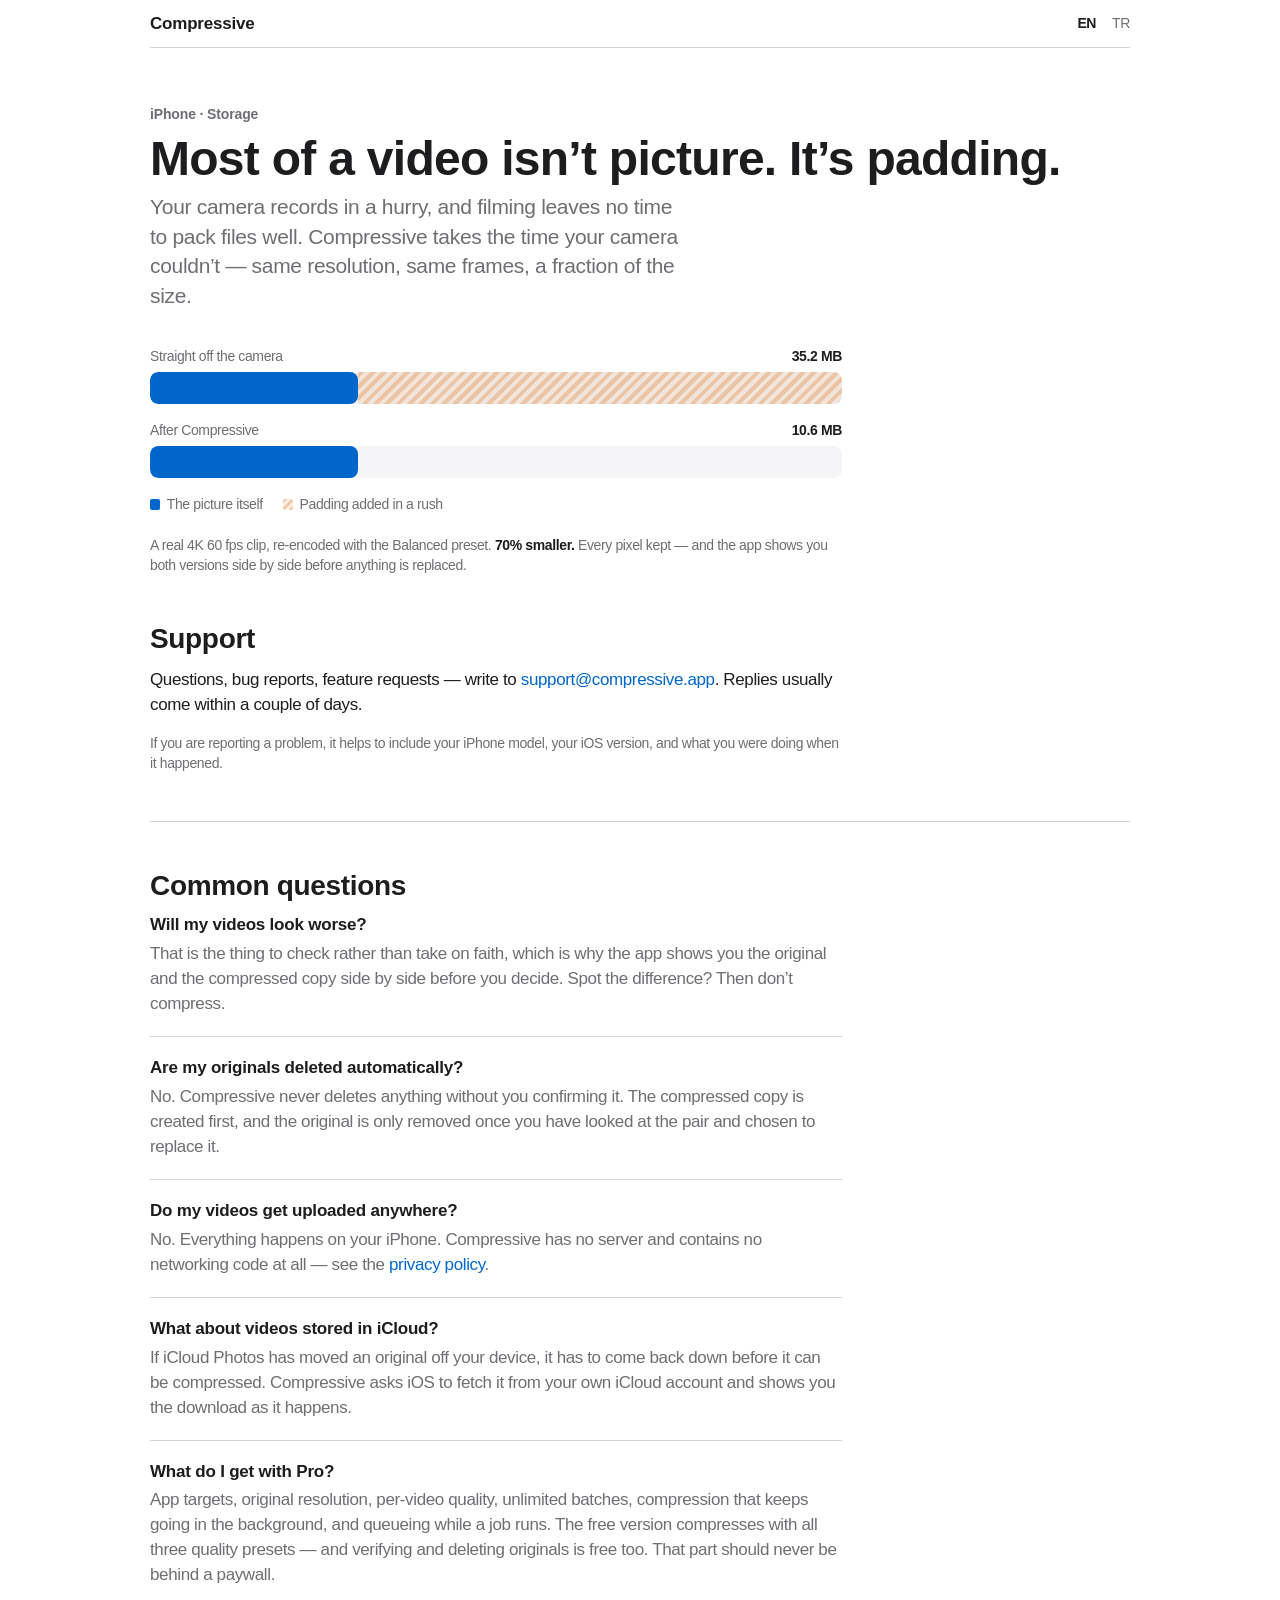
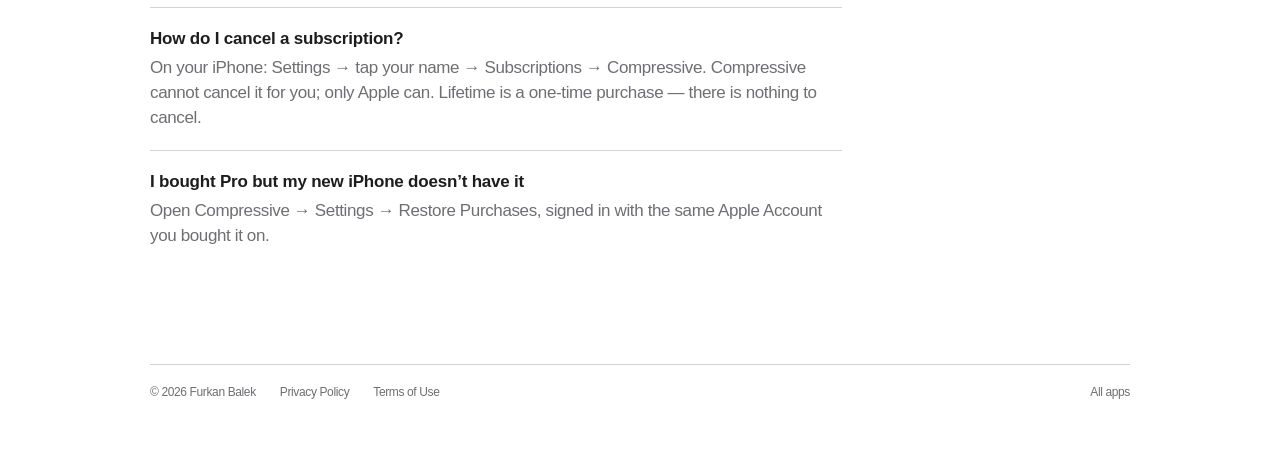
==== commit cbf9955b: "Apple-plain design, and one template per language The pages were a designed object — serif display, " ====
--- a/compressive/index.html
+++ b/compressive/index.html
@@ -5,32 +5,43 @@
 <meta name="viewport" content="width=device-width, initial-scale=1">
 <title>Compressive — Support</title>
 <meta name="description" content="Compressive frees up space on your iPhone by re-packing your videos. Same resolution, same frames, a fraction of the size.">
-<link rel="preconnect" href="https://fonts.googleapis.com">
-<link rel="preconnect" href="https://fonts.gstatic.com" crossorigin>
-<link rel="stylesheet" href="https://fonts.googleapis.com/css2?family=Fraunces:opsz,wght,SOFT,WONK@9..144,400..700,0..100,0..1&family=IBM+Plex+Mono:wght@400;500&family=Instrument+Sans:wght@400..600&display=swap">
+<link rel="alternate" hreflang="en" href="https://devbalek.github.io/compressive/">
+<link rel="alternate" hreflang="tr" href="https://devbalek.github.io/compressive/tr/">
+<link rel="alternate" hreflang="x-default" href="https://devbalek.github.io/compressive/">
 <link rel="stylesheet" href="../style.css">
 </head>
 <body>
 <div class="wrap">
-
+<script>
+(function () {
+  try {
+    if (location.search.indexOf('hl=') !== -1) return;
+    if (sessionStorage.getItem('hl')) return;
+    var published = ["tr"];
+    var preferred = navigator.languages || [navigator.language || ''];
+    for (var i = 0; i < preferred.length; i++) {
+      var code = String(preferred[i]).toLowerCase().split('-')[0];
+      if (code === 'en') return;
+      if (published.indexOf(code) !== -1) {
+        location.replace('/compressive/' + code + '/');
+        return;
+      }
+    }
+  } catch (e) {}
+})();
+</script>
   <div class="masthead">
-    <a class="wordmark" href="../">Compressive</a>
-    <nav class="langs">
-      <a href="#en" aria-current="true">EN</a>
-      <a href="#tr">TR</a>
+    <a class="wordmark" href="/compressive/">Compressive</a>
+    <nav class="langs" aria-label="Language">
+      <a href="/compressive/?hl=en" aria-current="page">EN</a>
+      <a href="/compressive/tr/?hl=tr">TR</a>
     </nav>
   </div>
 
-  <!-- ============================================================ English -->
-
-  <div class="hero" id="en">
+  <div class="hero">
     <p class="eyebrow">iPhone · Storage</p>
     <h1>Most of a video isn’t picture. It’s padding.</h1>
-    <p class="lede">
-      Your camera records in a hurry, and filming leaves no time to pack files
-      well. Compressive takes the time your camera couldn’t — same resolution,
-      same frames, a fraction of the size.
-    </p>
+    <p class="lede">Your camera records in a hurry, and filming leaves no time to pack files well. Compressive takes the time your camera couldn’t — same resolution, same frames, a fraction of the size.</p>
 
     <div class="meter">
       <div class="meter-row">
@@ -40,7 +51,7 @@
         </div>
         <div class="track">
           <div class="fill picture" style="--w:30.1%"></div>
-          <div class="fill padding" style="--from:30.1%; --w:100%; --d:.18s"></div>
+          <div class="fill padding" style="--from:30.1%; --w:100%"></div>
         </div>
       </div>
 
@@ -50,7 +61,7 @@
           <b class="num">10.6 MB</b>
         </div>
         <div class="track">
-          <div class="fill picture" style="--w:30.1%; --d:.55s"></div>
+          <div class="fill picture" style="--w:30.1%"></div>
         </div>
       </div>
 
@@ -59,25 +70,14 @@
         <span><i class="k-padding"></i> Padding added in a rush</span>
       </div>
 
-      <p class="verdict">
-        A real 4K 60 fps clip, re-encoded with the Balanced preset.
-        <b>70% smaller.</b> Every pixel kept — and the app shows you both
-        versions side by side before anything is replaced.
-      </p>
+      <p class="verdict">A real 4K 60 fps clip, re-encoded with the Balanced preset. <b>70% smaller.</b> Every pixel kept — and the app shows you both versions side by side before anything is replaced.</p>
     </div>
   </div>
 
   <section>
     <h2>Support</h2>
-    <p class="narrow">
-      Questions, bug reports, feature requests — write to
-      <a class="link" href="mailto:support@compressive.app">support@compressive.app</a>.
-      Replies usually come within a couple of days.
-    </p>
-    <p class="narrow small">
-      If you are reporting a problem, it helps to include your iPhone model,
-      your iOS version, and what you were doing when it happened.
-    </p>
+    <p class="narrow">Questions, bug reports, feature requests — write to <a href="mailto:support@compressive.app">support@compressive.app</a>. Replies usually come within a couple of days.</p>
+    <p class="narrow small">If you are reporting a problem, it helps to include your iPhone model, your iOS version, and what you were doing when it happened.</p>
   </section>
 
   <section>
@@ -85,169 +85,40 @@
     <div class="faq narrow">
       <div>
         <h3>Will my videos look worse?</h3>
-        <p>That is the thing to check rather than take on faith, which is why
-        the app shows you the original and the compressed copy side by side
-        before you decide. Spot the difference? Then don’t compress.</p>
+        <p>That is the thing to check rather than take on faith, which is why the app shows you the original and the compressed copy side by side before you decide. Spot the difference? Then don’t compress.</p>
       </div>
       <div>
         <h3>Are my originals deleted automatically?</h3>
-        <p>No. Compressive never deletes anything without you confirming it.
-        The compressed copy is created first, and the original is only removed
-        once you have looked at the pair and chosen to replace it.</p>
+        <p>No. Compressive never deletes anything without you confirming it. The compressed copy is created first, and the original is only removed once you have looked at the pair and chosen to replace it.</p>
       </div>
       <div>
         <h3>Do my videos get uploaded anywhere?</h3>
-        <p>No. Everything happens on your iPhone. Compressive has no server and
-        contains no networking code at all — see the
-        <a class="link" href="privacy/">privacy policy</a>.</p>
+        <p>No. Everything happens on your iPhone. Compressive has no server and contains no networking code at all — see the <a href="privacy/">privacy policy</a>.</p>
       </div>
       <div>
         <h3>What about videos stored in iCloud?</h3>
-        <p>If iCloud Photos has moved an original off your device, it has to
-        come back down before it can be compressed. Compressive asks iOS to
-        fetch it from your own iCloud account and shows you the download as it
-        happens.</p>
+        <p>If iCloud Photos has moved an original off your device, it has to come back down before it can be compressed. Compressive asks iOS to fetch it from your own iCloud account and shows you the download as it happens.</p>
       </div>
       <div>
         <h3>What do I get with Pro?</h3>
-        <p>App targets, original resolution, per-video quality, unlimited
-        batches, compression that keeps going in the background, and queueing
-        while a job runs. The free version compresses with all three quality
-        presets — and verifying and deleting originals is free too. That part
-        should never be behind a paywall.</p>
+        <p>App targets, original resolution, per-video quality, unlimited batches, compression that keeps going in the background, and queueing while a job runs. The free version compresses with all three quality presets — and verifying and deleting originals is free too. That part should never be behind a paywall.</p>
       </div>
       <div>
         <h3>How do I cancel a subscription?</h3>
-        <p>On your iPhone: Settings → tap your name → Subscriptions →
-        Compressive. Compressive cannot cancel it for you; only Apple can.
-        Lifetime is a one-time purchase — there is nothing to cancel.</p>
+        <p>On your iPhone: Settings → tap your name → Subscriptions → Compressive. Compressive cannot cancel it for you; only Apple can. Lifetime is a one-time purchase — there is nothing to cancel.</p>
       </div>
       <div>
         <h3>I bought Pro but my new iPhone doesn’t have it</h3>
-        <p>Open Compressive → Settings → Restore Purchases, signed in with the
-        same Apple Account you bought it on.</p>
-      </div>
-    </div>
-  </section>
-
-  <hr class="divider">
-
-  <!-- ============================================================= Türkçe -->
-
-  <div class="hero" id="tr">
-    <p class="eyebrow">iPhone · Depolama</p>
-    <h1>Bir videonun çoğu görüntü değil. Dolgu.</h1>
-    <p class="lede">
-      Kameran aceleyle kaydediyor ve çekim sırasında dosyayı düzgün paketlemeye
-      zaman kalmıyor. Compressive, kameranın bulamadığı zamanı ayırıyor — aynı
-      çözünürlük, aynı kareler, boyutun küçük bir kısmı.
-    </p>
-
-    <div class="meter">
-      <div class="meter-row">
-        <div class="meter-label">
-          <span>Doğrudan kameradan</span>
-          <b class="num">35,2 MB</b>
-        </div>
-        <div class="track">
-          <div class="fill picture" style="--w:30.1%"></div>
-          <div class="fill padding" style="--from:30.1%; --w:100%; --d:.18s"></div>
-        </div>
-      </div>
-
-      <div class="meter-row">
-        <div class="meter-label">
-          <span>Compressive’den sonra</span>
-          <b class="num">10,6 MB</b>
-        </div>
-        <div class="track">
-          <div class="fill picture" style="--w:30.1%; --d:.55s"></div>
-        </div>
-      </div>
-
-      <div class="legend">
-        <span><i class="k-picture"></i> Görüntünün kendisi</span>
-        <span><i class="k-padding"></i> Acele sırasında eklenen dolgu</span>
-      </div>
-
-      <p class="verdict">
-        Gerçek bir 4K 60 fps klip, Dengeli ön ayarıyla yeniden kodlandı.
-        <b>%70 daha küçük.</b> Her piksel korunur — ve uygulama, hiçbir şey
-        değiştirilmeden önce iki sürümü sana yan yana gösterir.
-      </p>
-    </div>
-  </div>
-
-  <section>
-    <h2>Destek</h2>
-    <p class="narrow">
-      Sorularınız, hata bildirimleriniz ve özellik istekleriniz için:
-      <a class="link" href="mailto:support@compressive.app">support@compressive.app</a>.
-      Yanıtlar genellikle birkaç gün içinde geliyor.
-    </p>
-    <p class="narrow small">
-      Bir sorun bildiriyorsanız iPhone modelinizi, iOS sürümünüzü ve sorun
-      oluştuğunda ne yaptığınızı yazmanız çok yardımcı olur.
-    </p>
-  </section>
-
-  <section>
-    <h2>Sık sorulanlar</h2>
-    <div class="faq narrow">
-      <div>
-        <h3>Videolarım daha kötü mü görünecek?</h3>
-        <p>Bu, inanılacak değil kontrol edilecek bir şey — uygulama tam da bu
-        yüzden karar vermeden önce orijinal ile sıkıştırılmış kopyayı yan yana
-        gösteriyor. Farkı görebiliyor musun? O zaman sıkıştırma.</p>
-      </div>
-      <div>
-        <h3>Orijinallerim otomatik olarak siliniyor mu?</h3>
-        <p>Hayır. Compressive siz onaylamadan hiçbir şeyi silmez. Önce
-        sıkıştırılmış kopya oluşturulur; orijinal ise ancak siz ikisine bakıp
-        değiştirmeyi seçtikten sonra kaldırılır.</p>
-      </div>
-      <div>
-        <h3>Videolarım bir yere yükleniyor mu?</h3>
-        <p>Hayır. Her şey iPhone’unuzda olur. Compressive’in sunucusu yoktur ve
-        içinde hiç ağ kodu bulunmaz —
-        <a class="link" href="privacy/#tr">gizlilik politikasına</a>
-        bakabilirsiniz.</p>
-      </div>
-      <div>
-        <h3>iCloud’da duran videolar ne olacak?</h3>
-        <p>iCloud Fotoğraflar bir orijinali cihazınızdan taşıdıysa,
-        sıkıştırılmadan önce geri inmesi gerekir. Compressive dosyayı sizin
-        kendi iCloud hesabınızdan getirmesi için iOS’a başvurur ve indirmeyi
-        size göstererek bekler.</p>
-      </div>
-      <div>
-        <h3>Pro ile ne geliyor?</h3>
-        <p>Uygulama hedefleri, orijinal çözünürlük, video başına kalite,
-        sınırsız toplu iş, arka planda devam eden sıkıştırma ve iş sürerken
-        kuyruğa ekleme. Ücretsiz sürüm üç kalite ön ayarının hepsiyle
-        sıkıştırır — orijinalleri doğrulama ve silme de ücretsizdir. O kısım
-        hiçbir zaman ödeme duvarının arkasında olmamalı.</p>
-      </div>
-      <div>
-        <h3>Aboneliği nasıl iptal ederim?</h3>
-        <p>iPhone’unuzda: Ayarlar → adınıza dokunun → Abonelikler →
-        Compressive. Compressive sizin yerinize iptal edemez; bunu yalnızca
-        Apple yapabilir. Lifetime tek seferlik bir satın almadır — iptal
-        edilecek bir şey yoktur.</p>
-      </div>
-      <div>
-        <h3>Pro aldım ama yeni iPhone’umda görünmüyor</h3>
-        <p>Compressive → Ayarlar → Satın Almaları Geri Yükle; satın aldığınız
-        Apple Hesabı ile giriş yapmış olmanız yeterli.</p>
+        <p>Open Compressive → Settings → Restore Purchases, signed in with the same Apple Account you bought it on.</p>
       </div>
     </div>
   </section>
 
   <footer>
     <span>© 2026 Furkan Balek</span>
-    <a href="privacy/">Privacy</a>
+    <a href="/compressive/privacy/">Privacy Policy</a>
     <a href="https://www.apple.com/legal/internet-services/itunes/dev/stdeula/">Terms of Use</a>
-    <span class="spacer"><a href="../">All apps</a></span>
+    <span class="spacer"><a href="/">All apps</a></span>
   </footer>
 
 </div>
--- a/style.css
+++ b/style.css
@@ -1,210 +1,188 @@
-/* Compressive — one stylesheet for the hub, the app page and the privacy policy.
-   No JavaScript anywhere: these pages are read by customers on bad connections
-   and opened by App Review, and both cases want plain documents that render.
-
-   The app's own idea carries the design: a video is a small amount of picture
-   (blue) and a lot of padding (striped orange), and what you get back is green.
-   Those three colours are the whole palette. */
-
-/* ---------------------------------------------------------------- tokens */
+/* Compressive — support and privacy pages.
+
+   Same rule as the app: when unsure, do what Apple does. San Francisco (via the
+   system font stack, so it is the real thing on Apple devices and a sane
+   grotesque everywhere else), Apple's own greys, one blue for links, and
+   nothing decorative. No web fonts, no texture, no shadows to speak of — a
+   privacy policy should look like a document, and a support page should look
+   like Apple's.
+
+   The one piece of colour is the app's own: blue is the picture you keep,
+   hatched orange is the padding you don't. That is the product's idea, not an
+   ornament, so it stays. */
 
 :root {
   color-scheme: light dark;
 
-  --paper:    #fbfaf8;
-  --surface:  #ffffff;
-  --ink:      #16161a;
-  --muted:    #6b6b73;
-  --faint:    #9a9aa2;
-  --rule:     rgba(22, 22, 26, 0.10);
-  --hairline: rgba(22, 22, 26, 0.07);
-
-  --picture:  #2b6be4;   /* the frames you keep */
-  --padding:  #e8833a;   /* the weight you don't */
-  --saved:    #1f9254;   /* what comes back */
-
-  /* How hard the hatching is drawn. The two stops are mixed with transparent
-     over the track, so the same pair that reads as warm hatching on paper comes
-     out as mud on black — dark mode needs its own numbers, not its own hue. */
-  --hatch-hi: 42%;
-  --hatch-lo: 16%;
-
-  --shadow: 0 1px 2px rgba(22,22,26,.05), 0 8px 24px -12px rgba(22,22,26,.14);
-
-  --measure: 40rem;
-  --gap: clamp(3rem, 8vw, 5.5rem);
+  --bg:        #ffffff;
+  --bg-alt:    #f5f5f7;
+  --ink:       #1d1d1f;
+  --muted:     #6e6e73;
+  --rule:      #d2d2d7;
+  --link:      #0066cc;
+
+  --picture:   #0066cc;
+  --padding:   #d9761f;
+
+  --hatch-hi:  38%;
+  --hatch-lo:  13%;
+
+  --content:   980px;
+  --measure:   692px;
 }
 
 @media (prefers-color-scheme: dark) {
   :root {
-    --paper:    #0b0b0d;
-    --surface:  #151518;
-    --ink:      #f2f1ee;
-    --muted:    #9b9aa2;
-    --faint:    #6e6d75;
-    --rule:     rgba(242, 241, 238, 0.13);
-    --hairline: rgba(242, 241, 238, 0.08);
-
-    --picture:  #6e9bf5;
-    --padding:  #f5a35e;
-    --saved:    #45c97c;
-
-    --hatch-hi: 78%;
-    --hatch-lo: 24%;
-
-    --shadow: 0 1px 2px rgba(0,0,0,.4), 0 12px 32px -16px rgba(0,0,0,.7);
+    --bg:      #000000;
+    --bg-alt:  #1d1d1f;
+    --ink:     #f5f5f7;
+    --muted:   #86868b;
+    --rule:    #424245;
+    --link:    #2997ff;
+
+    --picture: #2997ff;
+    --padding: #f0975a;
+
+    --hatch-hi: 72%;
+    --hatch-lo: 20%;
   }
 }
 
-/* ------------------------------------------------------------------ base */
-
 *, *::before, *::after { box-sizing: border-box; }
 
-html { -webkit-text-size-adjust: 100%; scroll-behavior: smooth; }
-@media (prefers-reduced-motion: reduce) { html { scroll-behavior: auto; } }
+html { -webkit-text-size-adjust: 100%; }
 
 body {
   margin: 0;
-  background: var(--paper);
+  background: var(--bg);
   color: var(--ink);
-  font-family: "Instrument Sans", ui-sans-serif, -apple-system, BlinkMacSystemFont,
-               "Segoe UI", sans-serif;
+  font-family: -apple-system, BlinkMacSystemFont, "SF Pro Text", "SF Pro Display",
+               "Helvetica Neue", Helvetica, Arial, sans-serif;
+  font-size: 17px;
+  line-height: 1.47059;
+  letter-spacing: -0.022em;
+  -webkit-font-smoothing: antialiased;
+}
+
+.wrap {
+  width: min(100% - 2.75rem, var(--content));
+  margin-inline: auto;
+}
+
+.narrow, .prose { max-width: var(--measure); }
+
+/* ------------------------------------------------------------ typography */
+
+h1, h2, h3 { font-weight: 600; margin: 0; }
+
+h1 {
+  font-size: clamp(2.25rem, 5vw, 3rem);
+  line-height: 1.08;
+  letter-spacing: -0.015em;
+  margin-bottom: .5rem;
+}
+
+h2 {
+  font-size: clamp(1.5rem, 2.6vw, 1.75rem);
+  line-height: 1.14;
+  letter-spacing: -0.012em;
+  margin-bottom: .75rem;
+}
+
+h3 {
   font-size: 1.0625rem;
-  line-height: 1.6;
-  -webkit-font-smoothing: antialiased;
-  text-rendering: optimizeLegibility;
-}
-
-/* A page-wide grain, so the off-white reads as paper rather than as #fff that
-   somebody forgot to style. Two pixels of SVG noise, no image request. */
-body::before {
-  content: "";
-  position: fixed;
-  inset: 0;
-  pointer-events: none;
-  z-index: 0;
-  opacity: .5;
-  background-image: url("data:image/svg+xml,%3Csvg xmlns='http://www.w3.org/2000/svg' width='140' height='140'%3E%3Cfilter id='n'%3E%3CfeTurbulence type='fractalNoise' baseFrequency='.85' numOctaves='3'/%3E%3C/filter%3E%3Crect width='140' height='140' filter='url(%23n)' opacity='.035'/%3E%3C/svg%3E");
-}
-@media (prefers-color-scheme: dark) { body::before { opacity: .9; } }
-
-.wrap {
-  position: relative;
-  z-index: 1;
-  width: min(100% - 2.5rem, 58rem);
-  margin-inline: auto;
-}
-
-.narrow { max-width: var(--measure); }
-
-/* ------------------------------------------------------------ typography */
-
-h1, h2, h3, .display {
-  font-family: Fraunces, ui-serif, Georgia, "Times New Roman", serif;
-  font-optical-sizing: auto;
+  line-height: 1.35;
+  letter-spacing: -0.012em;
+  margin-bottom: .25rem;
+}
+
+p { margin: 0 0 1rem; }
+p:last-child { margin-bottom: 0; }
+
+.lede {
+  font-size: clamp(1.1875rem, 2.1vw, 1.3125rem);
+  line-height: 1.4;
+  letter-spacing: -0.015em;
+  color: var(--muted);
+  max-width: 34rem;
+}
+
+/* Apple's eyebrow is just small semibold text, not a mono tracking exercise. */
+.eyebrow {
+  font-size: .875rem;
   font-weight: 600;
-  letter-spacing: -0.015em;
-  line-height: 1.1;
-  text-wrap: balance;
-}
-
-h1 {
-  font-size: clamp(2.4rem, 6.5vw, 4rem);
-  font-variation-settings: "SOFT" 0, "WONK" 1;
-  margin: 0 0 1rem;
-}
-
-h2 {
-  font-size: clamp(1.5rem, 3.2vw, 2rem);
-  margin: 0 0 .85rem;
-}
-
-h3 { font-size: 1.1875rem; margin: 0 0 .35rem; letter-spacing: -0.01em; }
-
-p { margin: 0 0 1.1rem; text-wrap: pretty; }
-p:last-child { margin-bottom: 0; }
-
-.lede {
-  font-size: clamp(1.125rem, 2.2vw, 1.3125rem);
-  line-height: 1.5;
-  color: var(--muted);
-  max-width: 34rem;
-}
-
-.eyebrow {
-  font-family: "IBM Plex Mono", ui-monospace, "SF Mono", Menlo, monospace;
-  font-size: .75rem;
-  font-weight: 500;
-  letter-spacing: .14em;
-  text-transform: uppercase;
-  color: var(--faint);
-  margin: 0 0 1.25rem;
-}
-
-.num {
-  font-family: "IBM Plex Mono", ui-monospace, "SF Mono", Menlo, monospace;
-  font-variant-numeric: tabular-nums;
+  color: var(--muted);
+  margin: 0 0 .5rem;
   letter-spacing: -0.01em;
 }
 
-a { color: inherit; text-decoration-color: var(--rule); text-underline-offset: .2em; }
-a:hover { text-decoration-color: currentColor; }
-
-.link {
-  color: var(--picture);
-  text-decoration-color: color-mix(in srgb, var(--picture) 35%, transparent);
-}
-
-small, .small { font-size: .875rem; color: var(--muted); }
+.num { font-variant-numeric: tabular-nums; }
+
+a { color: var(--link); text-decoration: none; }
+a:hover { text-decoration: underline; }
+
+small, .small { font-size: .875rem; line-height: 1.43; color: var(--muted); }
 
 /* --------------------------------------------------------------- masthead */
 
 .masthead {
   display: flex;
-  align-items: baseline;
+  align-items: center;
   justify-content: space-between;
   gap: 1.5rem;
-  padding: 2rem 0 0;
+  height: 3rem;
+  border-bottom: 1px solid var(--rule);
 }
 
 .wordmark {
-  font-family: Fraunces, ui-serif, Georgia, serif;
+  font-size: 1.0625rem;
   font-weight: 600;
-  font-size: 1.0625rem;
-  letter-spacing: -0.01em;
-  text-decoration: none;
-}
-.wordmark::before {
-  content: "";
-  display: inline-block;
-  width: .55em; height: .55em;
-  margin-right: .5em;
-  border-radius: 2px;
-  background: var(--picture);
-  vertical-align: baseline;
-}
-
-/* The language switch, and the only pill on the site. */
-.langs { display: flex; gap: .25rem; font-size: .8125rem; }
-.langs a {
-  padding: .3rem .7rem;
-  border-radius: 999px;
-  text-decoration: none;
-  color: var(--muted);
-  border: 1px solid transparent;
-  transition: background .15s ease, color .15s ease, border-color .15s ease;
-}
-.langs a:hover { color: var(--ink); border-color: var(--rule); }
-
-/* ------------------------------------------------------------------- hero */
-
-.hero { padding: clamp(3.5rem, 10vw, 6.5rem) 0 var(--gap); }
-
-/* ------------------------------------------------- the picture/padding bar */
-
-.meter { margin: 2.75rem 0 0; }
-
-.meter-row { margin-bottom: 1.35rem; }
+  letter-spacing: -0.012em;
+  color: var(--ink);
+}
+.wordmark:hover { text-decoration: none; }
+
+.langs { display: flex; gap: 1rem; font-size: .875rem; }
+.langs a { color: var(--muted); }
+/* The page you are already on. Stated in weight and colour rather than with a
+   marker, so the row stays a row of words. */
+.langs a[aria-current] { color: var(--ink); font-weight: 600; }
+
+/* ------------------------------------------------------------------ blocks */
+
+.hero { padding: 3.5rem 0 0; }
+
+section { padding: 3rem 0; border-top: 1px solid var(--rule); }
+.hero + section { border-top: 0; padding-top: 3rem; }
+
+/* The policy pages put prose straight after the hero rather than a section, so
+   the gap the section's padding would have given has to be stated here. */
+.hero + .prose { margin-top: 2.5rem; }
+
+.card {
+  background: var(--bg-alt);
+  border-radius: 18px;
+  padding: 1.25rem 1.5rem;
+  margin: 1.25rem 0;
+}
+
+/* The hub's app row: a plain list item, the way Settings would draw it. */
+.app {
+  display: block;
+  background: var(--bg-alt);
+  border-radius: 18px;
+  padding: 1.25rem 1.5rem;
+  color: var(--ink);
+}
+.app:hover { text-decoration: none; }
+.app h3 { margin-bottom: .25rem; }
+.app .small { display: block; margin-top: .75rem; color: var(--link); }
+
+/* ------------------------------------------------- picture vs padding bars */
+
+.meter { margin-top: 2.25rem; max-width: var(--measure); }
+
+.meter-row { margin-bottom: 1rem; }
 .meter-row:last-of-type { margin-bottom: 0; }
 
 .meter-label {
@@ -212,65 +190,49 @@
   align-items: baseline;
   justify-content: space-between;
   gap: 1rem;
-  font-size: .8125rem;
-  color: var(--muted);
-  margin-bottom: .45rem;
-}
-.meter-label b { font-weight: 500; color: var(--ink); }
+  font-size: .875rem;
+  color: var(--muted);
+  margin-bottom: .35rem;
+}
+.meter-label b { font-weight: 600; color: var(--ink); }
 
 .track {
   position: relative;
-  height: 2.75rem;
-  border-radius: 10px;
+  height: 2rem;
+  border-radius: 8px;
   overflow: hidden;
-  background: color-mix(in srgb, var(--ink) 5%, transparent);
+  background: var(--bg-alt);
 }
 
 .fill {
   position: absolute;
   inset: 0 auto 0 0;
-  border-radius: 10px;
   width: var(--w);
-  animation: grow 1.1s cubic-bezier(.22,.68,.24,1) both;
-  animation-delay: var(--d, 0s);
-}
-
-.fill.picture { background: var(--picture); }
-
-/* Padding is drawn as hatching rather than as a second flat colour: the point
-   is that it is filler, not content. */
+  border-radius: 8px;
+  background: var(--picture);
+}
+
 .fill.padding {
   left: var(--from);
   width: calc(var(--w) - var(--from));
-  background:
-    repeating-linear-gradient(
-      -45deg,
-      color-mix(in srgb, var(--padding) var(--hatch-hi), transparent) 0 5px,
-      color-mix(in srgb, var(--padding) var(--hatch-lo), transparent) 5px 10px
-    );
-  border-radius: 0 10px 10px 0;
-  animation-name: grow-right;
-}
-
-@keyframes grow { from { width: 0; } }
-@keyframes grow-right { from { width: 0; } }
-
-@media (prefers-reduced-motion: reduce) {
-  .fill { animation: none; }
+  border-radius: 0 8px 8px 0;
+  background: repeating-linear-gradient(
+    -45deg,
+    color-mix(in srgb, var(--padding) var(--hatch-hi), transparent) 0 4px,
+    color-mix(in srgb, var(--padding) var(--hatch-lo), transparent) 4px 8px
+  );
 }
 
 .legend {
   display: flex;
   flex-wrap: wrap;
   gap: 1.25rem;
-  margin-top: 1.1rem;
-  font-size: .8125rem;
-  color: var(--muted);
-}
-.legend span { display: inline-flex; align-items: center; gap: .45rem; }
-.legend i {
-  width: .7rem; height: .7rem; border-radius: 3px; display: inline-block;
-}
+  margin-top: .85rem;
+  font-size: .875rem;
+  color: var(--muted);
+}
+.legend span { display: inline-flex; align-items: center; gap: .4rem; }
+.legend i { width: .65rem; height: .65rem; border-radius: 2px; display: inline-block; }
 .legend .k-picture { background: var(--picture); }
 .legend .k-padding {
   background: repeating-linear-gradient(-45deg,
@@ -278,88 +240,49 @@
     color-mix(in srgb, var(--padding) var(--hatch-lo), transparent) 3px 6px);
 }
 
-.verdict {
-  margin-top: 1.75rem;
-  font-size: .9375rem;
-  color: var(--muted);
-}
-.verdict b { color: var(--saved); font-weight: 600; }
-
-/* ------------------------------------------------------------------ cards */
-
-section { padding-block: var(--gap); border-top: 1px solid var(--hairline); }
-section:first-of-type { border-top: 0; }
-
-.card {
-  background: var(--surface);
-  border: 1px solid var(--hairline);
-  border-radius: 18px;
-  padding: 1.5rem 1.65rem;
-  box-shadow: var(--shadow);
-}
-
-/* The hub's app entry — a card that is mostly a link. */
-.app {
-  display: block;
-  text-decoration: none;
-  transition: transform .18s cubic-bezier(.22,.68,.24,1), box-shadow .18s ease;
-}
-.app:hover {
-  transform: translateY(-2px);
-  box-shadow: 0 2px 4px rgba(22,22,26,.06), 0 18px 40px -18px rgba(22,22,26,.28);
-}
-@media (prefers-reduced-motion: reduce) { .app:hover { transform: none; } }
-.app h3 { margin-bottom: .3rem; }
-.app .small { display: block; margin-top: .9rem; color: var(--picture); }
+.verdict { margin-top: 1.25rem; font-size: .875rem; line-height: 1.43; color: var(--muted); }
+.verdict b { color: var(--ink); font-weight: 600; }
 
 /* --------------------------------------------------------------------- faq */
 
-.faq { border-top: 1px solid var(--hairline); }
-.faq > div { padding: 1.4rem 0; border-bottom: 1px solid var(--hairline); }
-.faq h3 { margin-bottom: .4rem; }
+.faq > div { padding: 1.25rem 0; border-top: 1px solid var(--rule); }
+.faq > div:first-child { border-top: 0; padding-top: 0; }
 .faq p { color: var(--muted); margin: 0; }
 
-/* ------------------------------------------------------------------ prose */
-
-.prose { max-width: var(--measure); }
-.prose h2 { margin-top: 2.75rem; }
+/* ------------------------------------------------------------------- prose */
+
+.prose h2 { margin-top: 2.5rem; }
 .prose h2:first-child { margin-top: 0; }
-.prose ul { padding-left: 1.15rem; margin: 0 0 1.1rem; }
-.prose li { margin: .4rem 0; }
+.prose ul { padding-left: 1.15rem; margin: 0 0 1rem; }
+.prose li { margin: .35rem 0; }
 .prose dl { margin: 0; }
-.prose dt { font-weight: 600; margin-top: 1.1rem; }
+.prose dt { font-weight: 600; margin-top: 1rem; }
 .prose dt:first-child { margin-top: 0; }
-.prose dd { margin: .25rem 0 0; color: var(--muted); }
-
-/* The one claim everything else supports. */
+.prose dd { margin: .2rem 0 0; color: var(--muted); }
+
+/* The sentence the whole document rests on. Stated, not decorated. */
 .claim {
-  border-left: 2px solid var(--saved);
-  padding: .15rem 0 .15rem 1.4rem;
-  margin: 2rem 0;
-  font-size: clamp(1.125rem, 2.4vw, 1.375rem);
-  line-height: 1.45;
-  font-family: Fraunces, ui-serif, Georgia, serif;
-  letter-spacing: -0.01em;
-}
-.claim b { color: var(--saved); font-weight: 600; }
-
-.divider {
-  border: 0;
+  font-size: clamp(1.1875rem, 2.1vw, 1.3125rem);
+  line-height: 1.4;
+  letter-spacing: -0.015em;
+  margin: 0 0 1.5rem;
+}
+
+.divider { border: 0; border-top: 1px solid var(--rule); margin: 4rem 0 0; }
+
+/* ------------------------------------------------------------------ footer */
+
+footer {
   border-top: 1px solid var(--rule);
-  margin: var(--gap) 0;
-}
-
-/* ----------------------------------------------------------------- footer */
-
-footer {
-  border-top: 1px solid var(--hairline);
-  padding: 2rem 0 3.5rem;
+  margin-top: 3rem;
+  padding: 1.25rem 0 3rem;
   display: flex;
   flex-wrap: wrap;
-  gap: .5rem 1.5rem;
+  gap: .35rem 1.5rem;
   align-items: baseline;
-  font-size: .875rem;
-  color: var(--muted);
-}
-footer a { text-decoration-color: var(--rule); }
+  font-size: .75rem;
+  line-height: 1.33;
+  color: var(--muted);
+}
+footer a { color: var(--muted); }
 footer .spacer { margin-left: auto; }
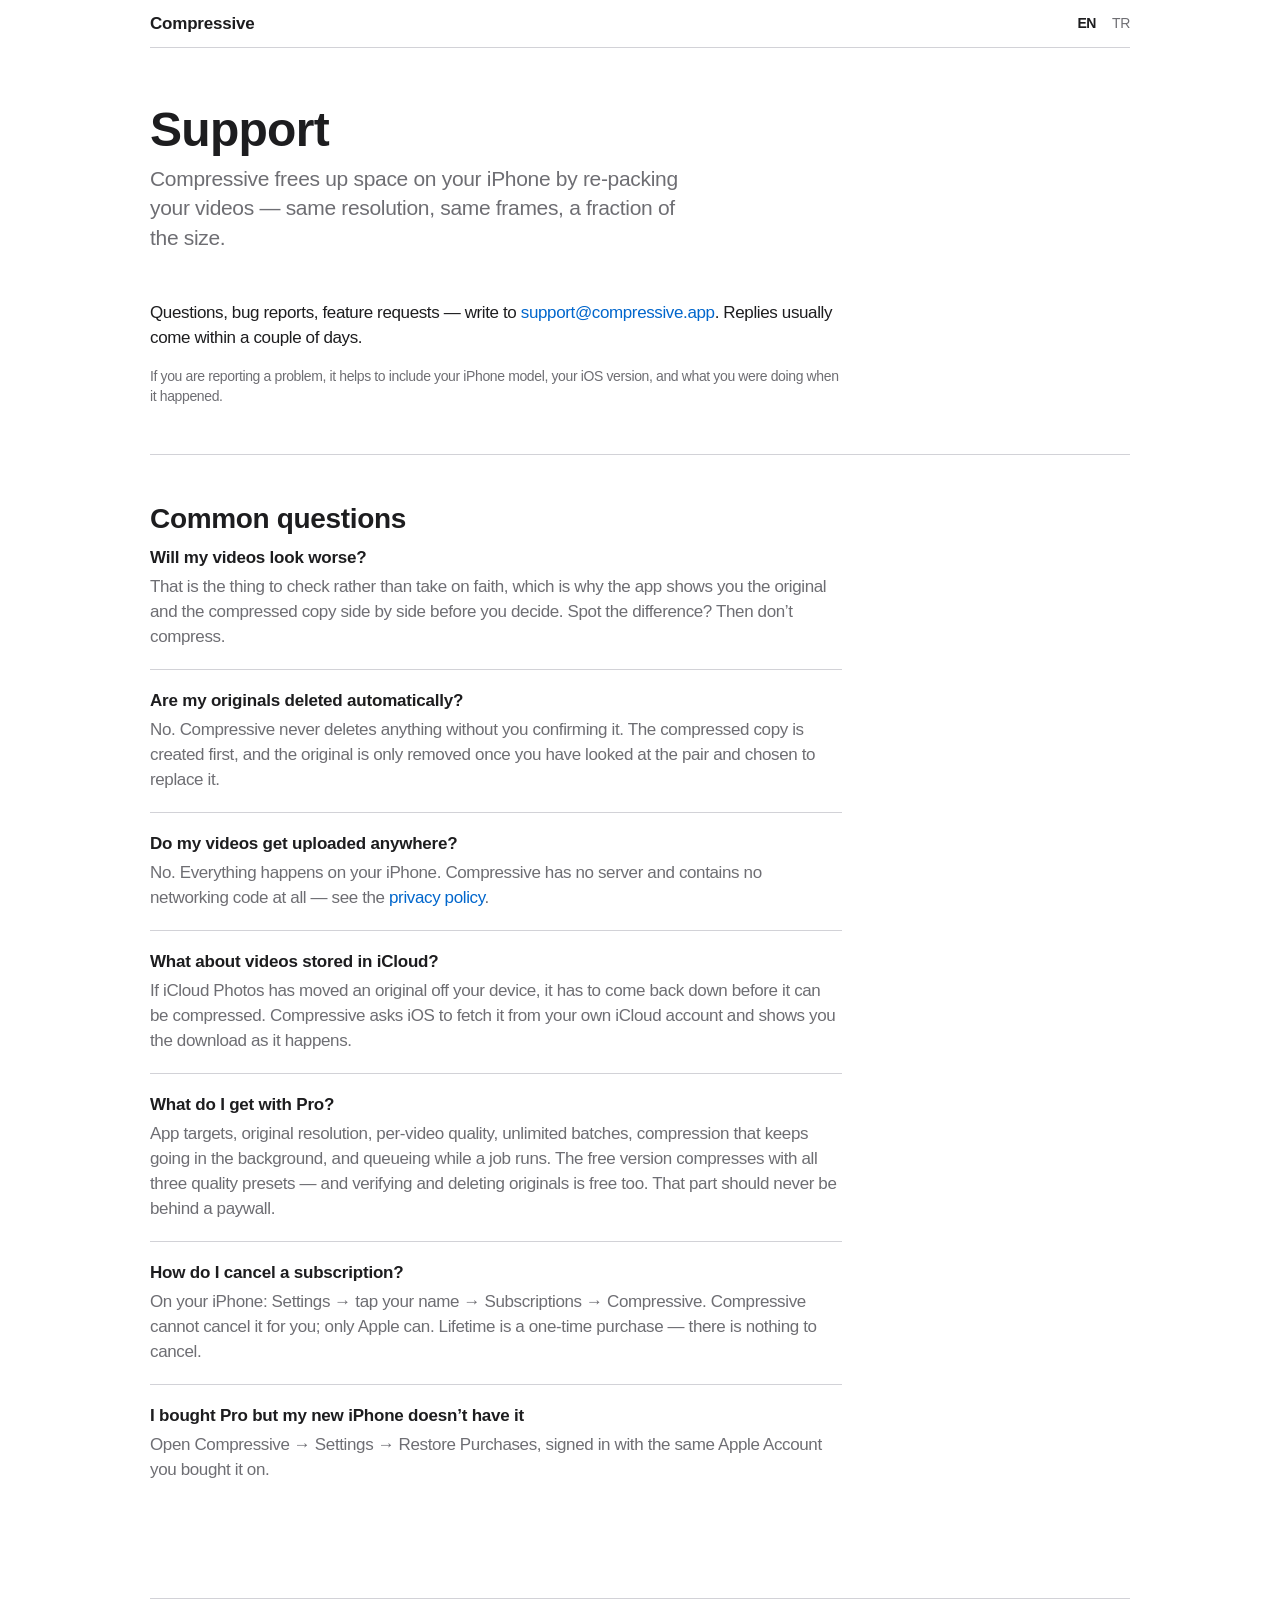
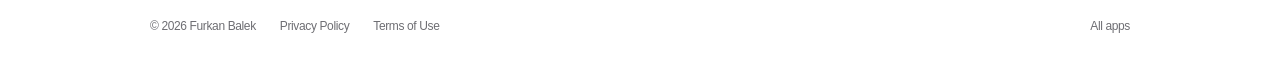
==== commit c7d0353d: "Drop the hero from the support page A headline and a before/after chart were selling the app to some" ====
--- a/compressive/index.html
+++ b/compressive/index.html
@@ -39,43 +39,11 @@
   </div>
 
   <div class="hero">
-    <p class="eyebrow">iPhone · Storage</p>
-    <h1>Most of a video isn’t picture. It’s padding.</h1>
-    <p class="lede">Your camera records in a hurry, and filming leaves no time to pack files well. Compressive takes the time your camera couldn’t — same resolution, same frames, a fraction of the size.</p>
-
-    <div class="meter">
-      <div class="meter-row">
-        <div class="meter-label">
-          <span>Straight off the camera</span>
-          <b class="num">35.2 MB</b>
-        </div>
-        <div class="track">
-          <div class="fill picture" style="--w:30.1%"></div>
-          <div class="fill padding" style="--from:30.1%; --w:100%"></div>
-        </div>
-      </div>
-
-      <div class="meter-row">
-        <div class="meter-label">
-          <span>After Compressive</span>
-          <b class="num">10.6 MB</b>
-        </div>
-        <div class="track">
-          <div class="fill picture" style="--w:30.1%"></div>
-        </div>
-      </div>
-
-      <div class="legend">
-        <span><i class="k-picture"></i> The picture itself</span>
-        <span><i class="k-padding"></i> Padding added in a rush</span>
-      </div>
-
-      <p class="verdict">A real 4K 60 fps clip, re-encoded with the Balanced preset. <b>70% smaller.</b> Every pixel kept — and the app shows you both versions side by side before anything is replaced.</p>
-    </div>
+    <h1>Support</h1>
+    <p class="lede">Compressive frees up space on your iPhone by re-packing your videos — same resolution, same frames, a fraction of the size.</p>
   </div>
 
   <section>
-    <h2>Support</h2>
     <p class="narrow">Questions, bug reports, feature requests — write to <a href="mailto:support@compressive.app">support@compressive.app</a>. Replies usually come within a couple of days.</p>
     <p class="narrow small">If you are reporting a problem, it helps to include your iPhone model, your iOS version, and what you were doing when it happened.</p>
   </section>
--- a/style.css
+++ b/style.css
@@ -7,9 +7,9 @@
    privacy policy should look like a document, and a support page should look
    like Apple's.
 
-   The one piece of colour is the app's own: blue is the picture you keep,
-   hatched orange is the padding you don't. That is the product's idea, not an
-   ornament, so it stays. */
+   There is no hero and no illustration on either page, deliberately. Both are
+   reached by somebody who already has the app and wants an answer; a headline
+   selling the product to them is noise at best. */
 
 :root {
   color-scheme: light dark;
@@ -20,12 +20,6 @@
   --muted:     #6e6e73;
   --rule:      #d2d2d7;
   --link:      #0066cc;
-
-  --picture:   #0066cc;
-  --padding:   #d9761f;
-
-  --hatch-hi:  38%;
-  --hatch-lo:  13%;
 
   --content:   980px;
   --measure:   692px;
@@ -39,12 +33,6 @@
     --muted:   #86868b;
     --rule:    #424245;
     --link:    #2997ff;
-
-    --picture: #2997ff;
-    --padding: #f0975a;
-
-    --hatch-hi: 72%;
-    --hatch-lo: 20%;
   }
 }
 
@@ -116,8 +104,6 @@
   letter-spacing: -0.01em;
 }
 
-.num { font-variant-numeric: tabular-nums; }
-
 a { color: var(--link); text-decoration: none; }
 a:hover { text-decoration: underline; }
 
@@ -177,71 +163,6 @@
 .app:hover { text-decoration: none; }
 .app h3 { margin-bottom: .25rem; }
 .app .small { display: block; margin-top: .75rem; color: var(--link); }
-
-/* ------------------------------------------------- picture vs padding bars */
-
-.meter { margin-top: 2.25rem; max-width: var(--measure); }
-
-.meter-row { margin-bottom: 1rem; }
-.meter-row:last-of-type { margin-bottom: 0; }
-
-.meter-label {
-  display: flex;
-  align-items: baseline;
-  justify-content: space-between;
-  gap: 1rem;
-  font-size: .875rem;
-  color: var(--muted);
-  margin-bottom: .35rem;
-}
-.meter-label b { font-weight: 600; color: var(--ink); }
-
-.track {
-  position: relative;
-  height: 2rem;
-  border-radius: 8px;
-  overflow: hidden;
-  background: var(--bg-alt);
-}
-
-.fill {
-  position: absolute;
-  inset: 0 auto 0 0;
-  width: var(--w);
-  border-radius: 8px;
-  background: var(--picture);
-}
-
-.fill.padding {
-  left: var(--from);
-  width: calc(var(--w) - var(--from));
-  border-radius: 0 8px 8px 0;
-  background: repeating-linear-gradient(
-    -45deg,
-    color-mix(in srgb, var(--padding) var(--hatch-hi), transparent) 0 4px,
-    color-mix(in srgb, var(--padding) var(--hatch-lo), transparent) 4px 8px
-  );
-}
-
-.legend {
-  display: flex;
-  flex-wrap: wrap;
-  gap: 1.25rem;
-  margin-top: .85rem;
-  font-size: .875rem;
-  color: var(--muted);
-}
-.legend span { display: inline-flex; align-items: center; gap: .4rem; }
-.legend i { width: .65rem; height: .65rem; border-radius: 2px; display: inline-block; }
-.legend .k-picture { background: var(--picture); }
-.legend .k-padding {
-  background: repeating-linear-gradient(-45deg,
-    color-mix(in srgb, var(--padding) var(--hatch-hi), transparent) 0 3px,
-    color-mix(in srgb, var(--padding) var(--hatch-lo), transparent) 3px 6px);
-}
-
-.verdict { margin-top: 1.25rem; font-size: .875rem; line-height: 1.43; color: var(--muted); }
-.verdict b { color: var(--ink); font-weight: 600; }
 
 /* --------------------------------------------------------------------- faq */
 
@@ -267,8 +188,6 @@
   letter-spacing: -0.015em;
   margin: 0 0 1.5rem;
 }
-
-.divider { border: 0; border-top: 1px solid var(--rule); margin: 4rem 0 0; }
 
 /* ------------------------------------------------------------------ footer */
 
